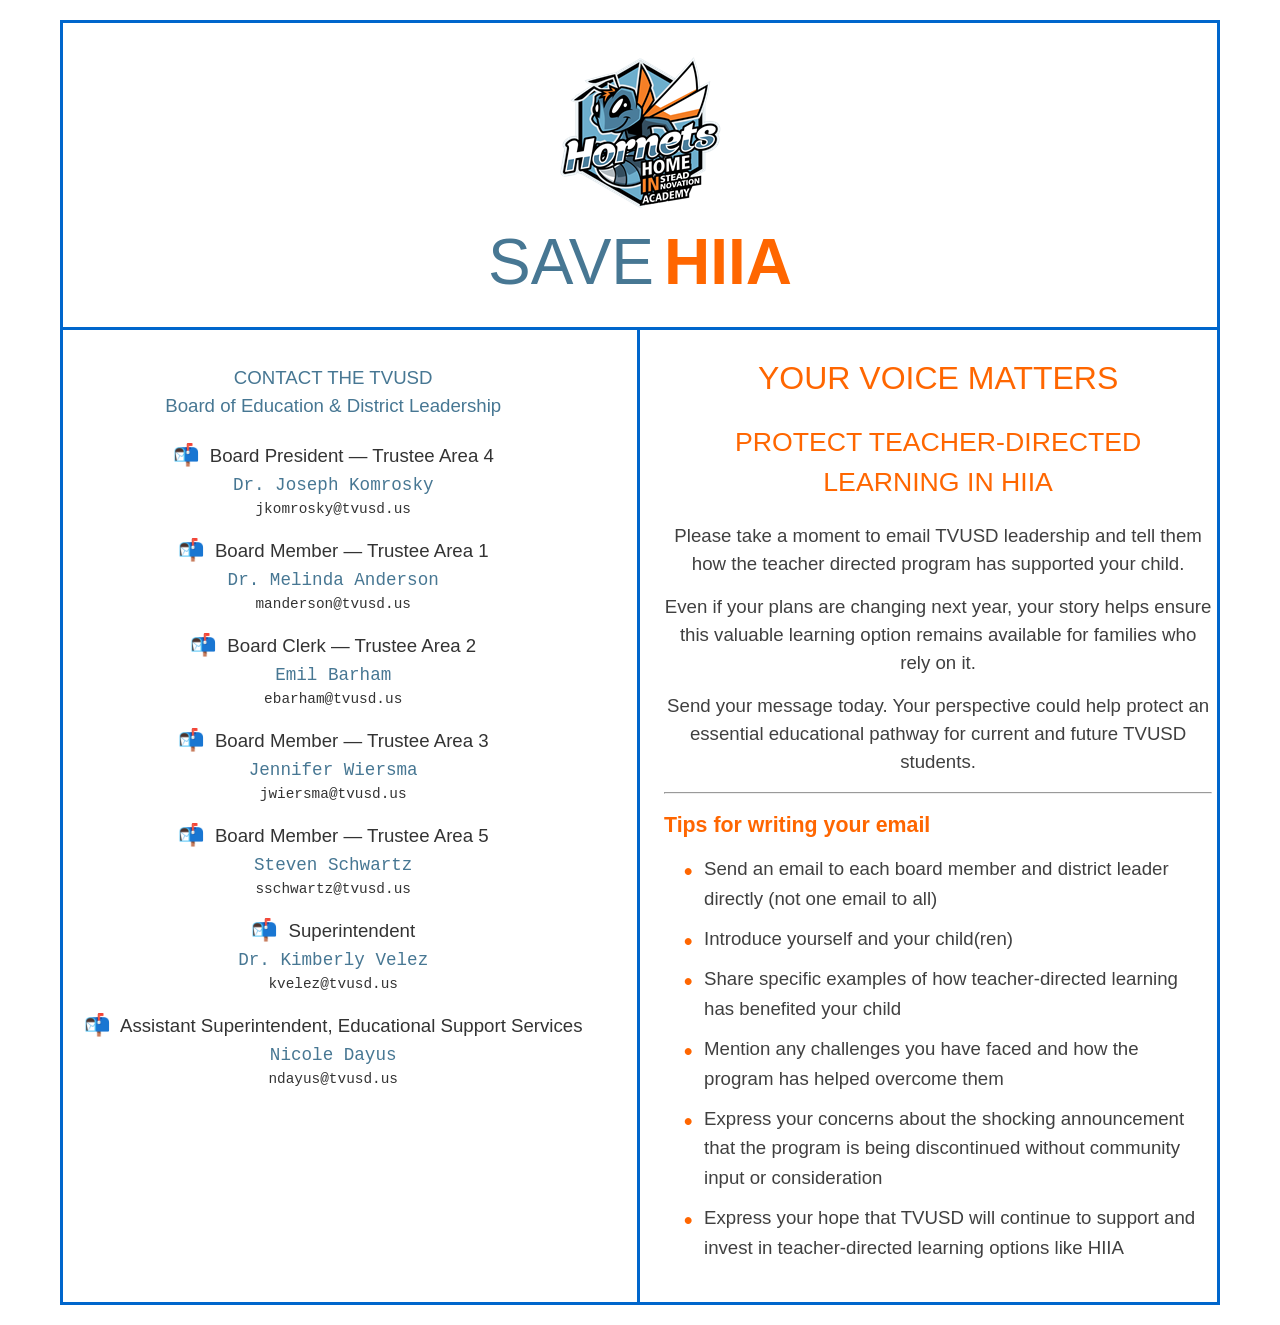
==== index.html @ 90e21de2 "Added some tips" ====
<!DOCTYPE html>
<html lang="en">
<head>
    <meta charset="UTF-8">
    <meta name="viewport" content="width=device-width, initial-scale=1.0">
    <title>Save HIIA</title>
    <meta name="description" content="Save HIIA: Protect teacher-directed learning and contact TVUSD leadership to keep this educational option available for families.">
    <link rel="canonical" href="https://savehiia.com/">
    <meta property="og:title" content="Save HIIA">
    <meta property="og:description" content="Protect teacher-directed learning in HIIA by sharing your story with TVUSD leadership.">
    <meta property="og:type" content="website">
    <meta property="og:url" content="https://savehiia.com/">
    <meta property="og:image" content="https://savehiia.com/assets/img/social-card.svg">
    <meta property="og:image:alt" content="Save HIIA teacher-directed learning social card">
    <meta property="og:site_name" content="Save HIIA">
    <meta name="twitter:card" content="summary_large_image">
    <meta name="twitter:title" content="Save HIIA">
    <meta name="twitter:description" content="Protect teacher-directed learning in HIIA by sharing your story with TVUSD leadership.">
    <meta name="twitter:image" content="https://savehiia.com/assets/img/social-card.svg">
    <link rel="icon" type="image/png" href="assets/img/logo.png">
    <link rel="stylesheet" href="assets/css/style.css">
</head>
<body>
    <div class="container">
        <div class="flyer">
            <!-- Header -->
            <div class="header">
                <div class="logo">
                    <img src="assets/img/logo.png" alt="Hornet's Home STEAM Independent Academy Logo">
                </div>
                <div class="title">
                    <span class="save">SAVE</span> <span class="hiia">HIIA</span>
                </div>
            </div>

            <!-- Content Wrapper -->
            <div class="content-wrapper">
                <!-- Left Column -->
                <div class="column left-column">
                    <div class="subtitle">
                        CONTACT THE TVUSD<br>
                        Board of Education &amp; District Leadership
                    </div>

                <div class="contact-section">
                    <div class="contact-item">
                        <div class="role"><span class="icon">📬</span> Board President — Trustee Area 4</div>
                        <div class="name">Dr. Joseph Komrosky</div>
                        <div class="email"><a href="mailto:jkomrosky@tvusd.us">jkomrosky@tvusd.us</a></div>
                    </div>

                    <div class="contact-item">
                        <div class="role"><span class="icon">📬</span> Board Member — Trustee Area 1</div>
                        <div class="name">Dr. Melinda Anderson</div>
                        <div class="email"><a href="mailto:manderson@tvusd.us">manderson@tvusd.us</a></div>
                    </div>

                    <div class="contact-item">
                        <div class="role"><span class="icon">📬</span> Board Clerk — Trustee Area 2</div>
                        <div class="name">Emil Barham</div>
                        <div class="email"><a href="mailto:ebarham@tvusd.us">ebarham@tvusd.us</a></div>
                    </div>

                    <div class="contact-item">
                        <div class="role"><span class="icon">📬</span> Board Member — Trustee Area 3</div>
                        <div class="name">Jennifer Wiersma</div>
                        <div class="email"><a href="mailto:jwiersma@tvusd.us">jwiersma@tvusd.us</a></div>
                    </div>

                    <div class="contact-item">
                        <div class="role"><span class="icon">📬</span> Board Member — Trustee Area 5</div>
                        <div class="name">Steven Schwartz</div>
                        <div class="email"><a href="mailto:sschwartz@tvusd.us">sschwartz@tvusd.us</a></div>
                    </div>

                    <div class="contact-item">
                        <div class="role"><span class="icon">📬</span> Superintendent</div>
                        <div class="name">Dr. Kimberly Velez</div>
                        <div class="email"><a href="mailto:kvelez@tvusd.us">kvelez@tvusd.us</a></div>
                    </div>

                    <div class="contact-item">
                        <div class="role"><span class="icon">📬</span> Assistant Superintendent, Educational Support Services</div>
                        <div class="name">Nicole Dayus</div>
                        <div class="email"><a href="mailto:ndayus@tvusd.us">ndayus@tvusd.us</a></div>
                    </div>
                </div>
            </div>

            <!-- Right Column -->
            <div class="column right-column">
                <div class="right-title">YOUR VOICE MATTERS</div>
                
                <div class="right-subtitle">PROTECT TEACHER&#8209;DIRECTED LEARNING IN HIIA</div>

                <div class="message">
                    Please take a moment to email TVUSD leadership and tell them how the teacher directed program has supported your child.
                </div>

                <div class="message">
                    Even if your plans are changing next year, your story helps ensure this valuable learning option remains available for families who rely on it.
                </div>

                <div class="message">
                    Send your message today. Your perspective could help protect an essential educational pathway for current and future TVUSD students.
                </div>

                <hr/>

                <div class="tips">
                    <h3>Tips for writing your email</h3>
                    <ul>
                        <li>Send an email to each board member and district leader directly (not one email to all)</li>    
                        <li>Introduce yourself and your child(ren)</li>
                        <li>Share specific examples of how teacher-directed learning has benefited your child</li>
                        <li>Mention any challenges you have faced and how the program has helped overcome them</li>
                        <li>Express your concerns about the shocking announcement that the program is being discontinued without community input or consideration</li>
                        <li>Express your hope that TVUSD will continue to support and invest in teacher-directed learning options like HIIA</li>
                    </ul>
                </div>
            </div>
            </div>
        </div>
    </div>
    <script src="assets/js/main.js"></script>
</body>
</html>
---- assets/css/style.css ----
/* Global layout and typography */
:root {
    --brand-blue: #477793;
    --accent-orange: #ff6600;
    --border-blue: #0066cc;
    --text-color: #404040;
    --bg-color: #ffffff;
}

* {
    margin: 0;
    padding: 0;
    box-sizing: border-box;
}

body {
    font-family: Impact, "Arial Narrow Bold", Arial, sans-serif;
    color: var(--text-color);
    line-height: 1.5;
    background-color: var(--bg-color);
    min-height: 100vh;
}

.container {
    max-width: 1200px;
    margin: 0 auto;
    padding: 20px;
}

/* Flyer shell */
.flyer {
    border: 3px solid var(--border-blue);
    background: var(--bg-color);
    display: flex;
    flex-direction: column;
}

.header {
    text-align: center;
    padding: 30px 20px;
    border-bottom: 3px solid var(--border-blue);
}

.content-wrapper {
    display: grid;
    grid-template-columns: 1fr 1fr;
}

.column {
    padding: 0.25in;
    border-right: 3px solid var(--border-blue);
}

.column:last-child {
    border-right: none;
}

/* Left column */
.left-column {
    padding-right: 0.4in;
    padding-left: 0.05in;
}

.logo {
    position: relative;
    margin-bottom: 15px;
}

.logo img {
    width: 163px;
    height: 159px;
    margin: 0 auto;
    display: block;
}

.title {
    font-size: 48pt;
    line-height: 1.1;
    text-transform: uppercase;
    display: flex;
    justify-content: center;
    gap: 10px;
}

.title .save {
    color: var(--brand-blue);
}

.title .hiia {
    color: var(--accent-orange);
    font-weight: bold;
}

.subtitle {
    color: var(--brand-blue);
    font-size: 14pt;
    text-align: center;
    margin-top: 10px;
    clear: both;
}

.contact-section {
    margin-top: 20px;
}

.contact-item {
    text-align: center;
    margin-bottom: 15px;
}

.icon {
    font-size: 16pt;
    margin-right: 5px;
}

.role {
    color: #333333;
    font-size: 14pt;
}

.name {
    color: var(--brand-blue);
    font-size: 1.1em;
    font-family: Consolas, "Courier New", monospace;
}

.email {
    color: #333333;
    font-size: .9em;
    font-family: Consolas, "Courier New", monospace;
}

.email a {
    color: #333333;
    text-decoration: none;
}

.email a:hover {
    color: var(--border-blue);
    text-decoration: underline;
}

/* Right column */
.right-column {
    padding-left: 0.25in;
    padding-right: 0.05in;
}

.right-title {
    font-size: 24pt;
    color: var(--accent-orange);
    text-align: center;
    margin-bottom: 20px;
    font-family: Impact, sans-serif;
}

.right-subtitle {
    font-size: 20pt;
    color: var(--accent-orange);
    text-align: center;
    margin-bottom: 20px;
    font-family: Impact, sans-serif;
}

.message {
    font-family: Arial, sans-serif;
    font-size: 14pt;
    text-align: center;
    margin-bottom: 15px;
}

hr {
    margin-top: 1em;
    margin-bottom: 1em;
}

.tips {    
    font-family: Arial, sans-serif;
    font-size: 14pt;
    margin-bottom: 15px;
}

.tips h3 {
    color: var(--accent-orange);
    font-size: 16pt;
    margin-bottom: 12px;
    font-family: Impact, "Arial Narrow Bold", Arial, sans-serif;
}

.tips ul {
    list-style: none;
    padding-left: 20px;
    margin: 0;
}

.tips li {
    margin-bottom: 10px;
    padding-left: 20px;
    position: relative;
    line-height: 1.6;
}

.tips li::before {
    content: "•";
    color: var(--accent-orange);
    font-size: 18pt;
    font-weight: bold;
    position: absolute;
    left: 0;
    top: -2px;
}

.website {
    color: var(--accent-orange);
    font-size: 14pt;
    text-align: center;
    margin-top: 60px;
    font-weight: bold;
    letter-spacing: 1px;
}

/* Responsive adjustments */
@media (max-width: 768px) {
    .content-wrapper {
        grid-template-columns: 1fr;
    }

    .column {
        border-right: none;
        border-bottom: 3px solid var(--border-blue);
    }

    .column:last-child {
        border-bottom: none;
    }

    .title {
        font-size: 36pt;
    }

    .logo img {
        width: 130px;
        height: 127px;
    }

    .right-title {
        font-size: 20pt;
    }

    .right-subtitle {
        font-size: 18pt;
    }

    .message {
        font-size: 12pt;
    }
}
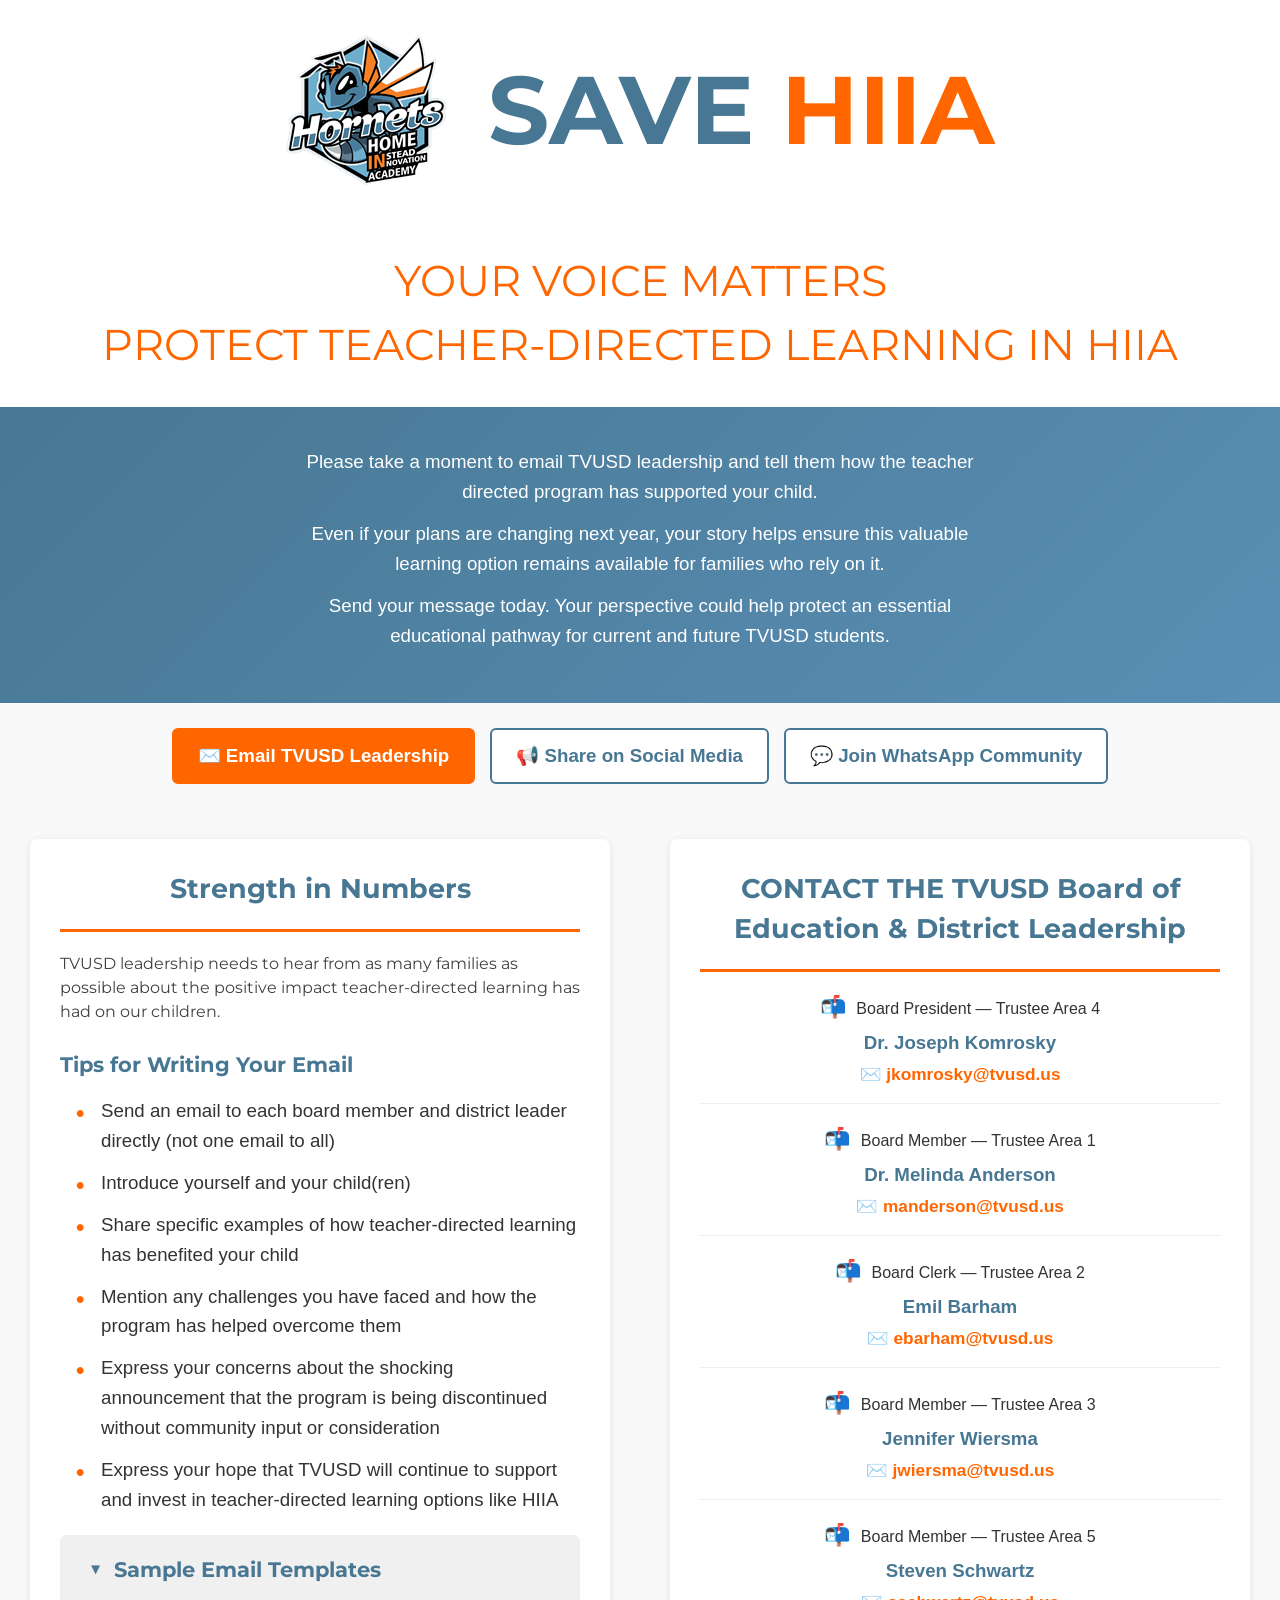
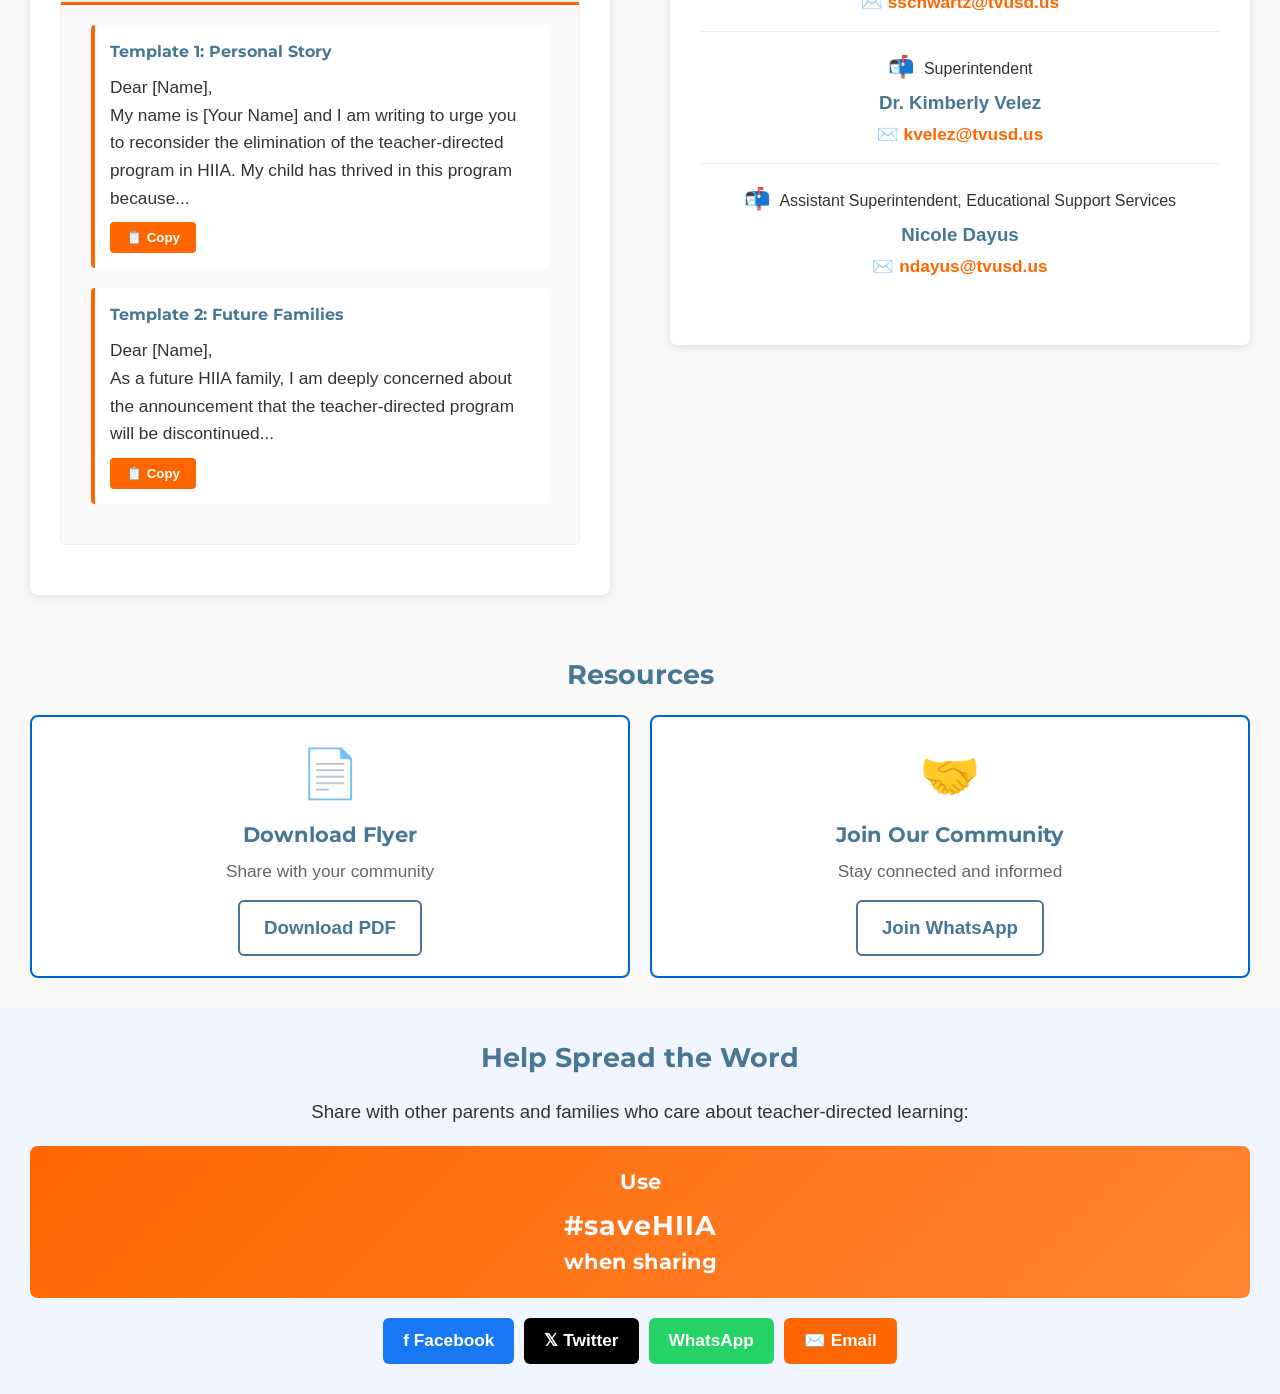
==== commit 0fccb5ed: "Changed layout into sections, Added social media sharing buttons, moar cleanup. Placeholder for emai" ====
--- a/index.html
+++ b/index.html
@@ -1,13 +1,16 @@
 <!DOCTYPE html>
 <html lang="en">
+
 <head>
     <meta charset="UTF-8">
     <meta name="viewport" content="width=device-width, initial-scale=1.0">
     <title>Save HIIA</title>
-    <meta name="description" content="Save HIIA: Protect teacher-directed learning and contact TVUSD leadership to keep this educational option available for families.">
+    <meta name="description"
+        content="Save HIIA: Protect teacher-directed learning and contact TVUSD leadership to keep this educational option available for families.">
     <link rel="canonical" href="https://savehiia.com/">
     <meta property="og:title" content="Save HIIA">
-    <meta property="og:description" content="Protect teacher-directed learning in HIIA by sharing your story with TVUSD leadership.">
+    <meta property="og:description"
+        content="Protect teacher-directed learning in HIIA by sharing your story with TVUSD leadership.">
     <meta property="og:type" content="website">
     <meta property="og:url" content="https://savehiia.com/">
     <meta property="og:image" content="https://savehiia.com/assets/img/social-card.svg">
@@ -15,11 +18,16 @@
     <meta property="og:site_name" content="Save HIIA">
     <meta name="twitter:card" content="summary_large_image">
     <meta name="twitter:title" content="Save HIIA">
-    <meta name="twitter:description" content="Protect teacher-directed learning in HIIA by sharing your story with TVUSD leadership.">
+    <meta name="twitter:description"
+        content="Protect teacher-directed learning in HIIA by sharing your story with TVUSD leadership.">
     <meta name="twitter:image" content="https://savehiia.com/assets/img/social-card.svg">
     <link rel="icon" type="image/png" href="assets/img/logo.png">
+    <link rel="preconnect" href="https://fonts.googleapis.com">
+    <link rel="preconnect" href="https://fonts.gstatic.com" crossorigin>
+    <link href="https://fonts.googleapis.com/css2?family=Montserrat:wght@700&display=swap" rel="stylesheet">
     <link rel="stylesheet" href="assets/css/style.css">
 </head>
+
 <body>
     <div class="container">
         <div class="flyer">
@@ -29,99 +37,203 @@
                     <img src="assets/img/logo.png" alt="Hornet's Home STEAM Independent Academy Logo">
                 </div>
                 <div class="title">
-                    <span class="save">SAVE</span> <span class="hiia">HIIA</span>
-                </div>
-            </div>
-
-            <!-- Content Wrapper -->
-            <div class="content-wrapper">
-                <!-- Left Column -->
-                <div class="column left-column">
-                    <div class="subtitle">
-                        CONTACT THE TVUSD<br>
-                        Board of Education &amp; District Leadership
-                    </div>
-
-                <div class="contact-section">
-                    <div class="contact-item">
-                        <div class="role"><span class="icon">📬</span> Board President — Trustee Area 4</div>
-                        <div class="name">Dr. Joseph Komrosky</div>
-                        <div class="email"><a href="mailto:jkomrosky@tvusd.us">jkomrosky@tvusd.us</a></div>
-                    </div>
-
-                    <div class="contact-item">
-                        <div class="role"><span class="icon">📬</span> Board Member — Trustee Area 1</div>
-                        <div class="name">Dr. Melinda Anderson</div>
-                        <div class="email"><a href="mailto:manderson@tvusd.us">manderson@tvusd.us</a></div>
-                    </div>
-
-                    <div class="contact-item">
-                        <div class="role"><span class="icon">📬</span> Board Clerk — Trustee Area 2</div>
-                        <div class="name">Emil Barham</div>
-                        <div class="email"><a href="mailto:ebarham@tvusd.us">ebarham@tvusd.us</a></div>
-                    </div>
-
-                    <div class="contact-item">
-                        <div class="role"><span class="icon">📬</span> Board Member — Trustee Area 3</div>
-                        <div class="name">Jennifer Wiersma</div>
-                        <div class="email"><a href="mailto:jwiersma@tvusd.us">jwiersma@tvusd.us</a></div>
-                    </div>
-
-                    <div class="contact-item">
-                        <div class="role"><span class="icon">📬</span> Board Member — Trustee Area 5</div>
-                        <div class="name">Steven Schwartz</div>
-                        <div class="email"><a href="mailto:sschwartz@tvusd.us">sschwartz@tvusd.us</a></div>
-                    </div>
-
-                    <div class="contact-item">
-                        <div class="role"><span class="icon">📬</span> Superintendent</div>
-                        <div class="name">Dr. Kimberly Velez</div>
-                        <div class="email"><a href="mailto:kvelez@tvusd.us">kvelez@tvusd.us</a></div>
-                    </div>
-
-                    <div class="contact-item">
-                        <div class="role"><span class="icon">📬</span> Assistant Superintendent, Educational Support Services</div>
-                        <div class="name">Nicole Dayus</div>
-                        <div class="email"><a href="mailto:ndayus@tvusd.us">ndayus@tvusd.us</a></div>
-                    </div>
-                </div>
-            </div>
-
-            <!-- Right Column -->
-            <div class="column right-column">
-                <div class="right-title">YOUR VOICE MATTERS</div>
-                
-                <div class="right-subtitle">PROTECT TEACHER&#8209;DIRECTED LEARNING IN HIIA</div>
-
-                <div class="message">
-                    Please take a moment to email TVUSD leadership and tell them how the teacher directed program has supported your child.
-                </div>
-
-                <div class="message">
-                    Even if your plans are changing next year, your story helps ensure this valuable learning option remains available for families who rely on it.
-                </div>
-
-                <div class="message">
-                    Send your message today. Your perspective could help protect an essential educational pathway for current and future TVUSD students.
-                </div>
-
-                <hr/>
-
-                <div class="tips">
-                    <h3>Tips for writing your email</h3>
-                    <ul>
-                        <li>Send an email to each board member and district leader directly (not one email to all)</li>    
-                        <li>Introduce yourself and your child(ren)</li>
-                        <li>Share specific examples of how teacher-directed learning has benefited your child</li>
-                        <li>Mention any challenges you have faced and how the program has helped overcome them</li>
-                        <li>Express your concerns about the shocking announcement that the program is being discontinued without community input or consideration</li>
-                        <li>Express your hope that TVUSD will continue to support and invest in teacher-directed learning options like HIIA</li>
-                    </ul>
-                </div>
-            </div>
+                    <span class="title-save">SAVE </span><span class="title-hiia">HIIA</span>
+                </div>
+            </div>
+
+            <!-- Protect Teacher-Directed Learning Title -->
+            <div class="voice-matters-title">
+                YOUR VOICE MATTERS
+                <br />
+                PROTECT TEACHER-DIRECTED LEARNING IN HIIA
+            </div>
+
+            <!-- Your Voice Matters Section -->
+            <div class="hero">
+
+                <div class="hero-message">
+                    <p>Please take a moment to email TVUSD leadership and tell them how the teacher directed program has
+                        supported your child.</p>
+                    <p>Even if your plans are changing next year, your story helps ensure this valuable learning option
+                        remains available for families who rely on it.</p>
+                    <p>Send your message today. Your perspective could help protect an essential educational pathway for
+                        current and future TVUSD students.</p>
+                </div>
+            </div>
+
+            <!-- Action Buttons -->
+            <div class="action-buttons">
+                <a href="#contact" class="btn btn-primary">✉️ Email TVUSD Leadership</a>
+                <a href="#" class="btn btn-secondary" onclick="openShareMenu(event)">📢 Share on Social Media</a>
+                <a href="#" class="btn btn-secondary" onclick="openWhatsApp(event)">💬 Join WhatsApp Community</a>
+            </div>
+
+            <!-- Main Content Section -->
+            <div class="content-section">
+
+
+                <!-- Two Column Section -->
+                <div class="two-column-section">
+                    <!-- Left Column: Tips & Templates -->
+                    <div class="column-left">
+                        <div class="section section-column">
+                            <h2>Strength in Numbers</h2>
+                            <p>TVUSD leadership needs to hear from as many
+                                families as possible about the positive impact teacher-directed learning has had on our
+                                children.</p>
+                            <!-- Tips -->
+                            <div class="tips-section">
+                                <h4>Tips for Writing Your Email</h4>
+                                <ul class="tips-list">
+                                    <li>Send an email to each board member and district leader directly (not one
+                                        email to all)</li>
+                                    <li>Introduce yourself and your child(ren)</li>
+                                    <li>Share specific examples of how teacher-directed learning has benefited your
+                                        child</li>
+                                    <li>Mention any challenges you have faced and how the program has helped
+                                        overcome them</li>
+                                    <li>Express your concerns about the shocking announcement that the program is
+                                        being discontinued without community input or consideration</li>
+                                    <li>Express your hope that TVUSD will continue to support and invest in
+                                        teacher-directed learning options like HIIA</li>
+                                </ul>
+                            </div>
+
+                            <!-- Email Templates (Collapsible) -->
+                            <div class="collapsible-section">
+                                <button class="collapsible-header" onclick="toggleSection(this)">
+                                    <span class="toggle-icon">▶</span> Sample Email Templates
+                                </button>
+                                <div class="collapsible-content">
+                                    <div class="template">
+                                        <h4>Template 1: Personal Story</h4>
+                                        <div class="template-text">
+                                            <p>Dear [Name],</p>
+                                            <p>My name is [Your Name] and I am writing to urge you to reconsider the
+                                                elimination of the teacher-directed program in HIIA. My child has
+                                                thrived in this program because...</p>
+                                            <p><button class="copy-btn" onclick="copyTemplate(this)">📋 Copy</button>
+                                            </p>
+                                        </div>
+                                    </div>
+                                    <div class="template">
+                                        <h4>Template 2: Future Families</h4>
+                                        <div class="template-text">
+                                            <p>Dear [Name],</p>
+                                            <p>As a future HIIA family, I am deeply concerned about the announcement
+                                                that the teacher-directed program will be discontinued...</p>
+                                            <p><button class="copy-btn" onclick="copyTemplate(this)">📋 Copy</button>
+                                            </p>
+                                        </div>
+                                    </div>
+                                </div>
+                            </div>
+                        </div>
+                    </div>
+
+                    <!-- Right Column: Contacts -->
+                    <div class="column-right">
+                        <div id="contact" class="section section-column">
+                            <h2>CONTACT THE TVUSD Board of Education &amp; District Leadership</h2>
+                            <div class="contact-section">
+                                <div class="contact-item">
+                                    <div class="role"><span class="icon">📬</span> Board President — Trustee Area 4
+                                    </div>
+                                    <div class="name">Dr. Joseph Komrosky</div>
+                                    <div class="email"><a href="mailto:jkomrosky@tvusd.us"
+                                            title="Click to compose email">✉️ jkomrosky@tvusd.us</a></div>
+                                </div>
+
+                                <div class="contact-item">
+                                    <div class="role"><span class="icon">📬</span> Board Member — Trustee Area 1</div>
+                                    <div class="name">Dr. Melinda Anderson</div>
+                                    <div class="email"><a href="mailto:manderson@tvusd.us"
+                                            title="Click to compose email">✉️ manderson@tvusd.us</a></div>
+                                </div>
+
+                                <div class="contact-item">
+                                    <div class="role"><span class="icon">📬</span> Board Clerk — Trustee Area 2</div>
+                                    <div class="name">Emil Barham</div>
+                                    <div class="email"><a href="mailto:ebarham@tvusd.us"
+                                            title="Click to compose email">✉️ ebarham@tvusd.us</a></div>
+                                </div>
+
+                                <div class="contact-item">
+                                    <div class="role"><span class="icon">📬</span> Board Member — Trustee Area 3</div>
+                                    <div class="name">Jennifer Wiersma</div>
+                                    <div class="email"><a href="mailto:jwiersma@tvusd.us"
+                                            title="Click to compose email">✉️ jwiersma@tvusd.us</a></div>
+                                </div>
+
+                                <div class="contact-item">
+                                    <div class="role"><span class="icon">📬</span> Board Member — Trustee Area 5</div>
+                                    <div class="name">Steven Schwartz</div>
+                                    <div class="email"><a href="mailto:sschwartz@tvusd.us"
+                                            title="Click to compose email">✉️ sschwartz@tvusd.us</a></div>
+                                </div>
+
+                                <div class="contact-item">
+                                    <div class="role"><span class="icon">📬</span> Superintendent</div>
+                                    <div class="name">Dr. Kimberly Velez</div>
+                                    <div class="email"><a href="mailto:kvelez@tvusd.us"
+                                            title="Click to compose email">✉️ kvelez@tvusd.us</a></div>
+                                </div>
+
+                                <div class="contact-item">
+                                    <div class="role"><span class="icon">📬</span> Assistant Superintendent, Educational
+                                        Support Services</div>
+                                    <div class="name">Nicole Dayus</div>
+                                    <div class="email"><a href="mailto:ndayus@tvusd.us"
+                                            title="Click to compose email">✉️ ndayus@tvusd.us</a></div>
+                                </div>
+                            </div>
+                        </div>
+                    </div>
+                </div>
+
+                <!-- Resources Section -->
+                <div class="section resources-section">
+                    <h2>Resources</h2>
+                    <div class="resources-grid">
+                        <div class="resource-item">
+                            <div class="resource-icon">📄</div>
+                            <h3>Download Flyer</h3>
+                            <p>Share with your community</p>
+                            <a href="assets/downloads/Save-HIIA.pdf" class="btn btn-secondary" download>Download PDF</a>
+                        </div>
+                        <div class="resource-item">
+                            <div class="resource-icon">🤝</div>
+                            <h3>Join Our Community</h3>
+                            <p>Stay connected and informed</p>
+                            <a href="#" class="btn btn-secondary" onclick="openWhatsApp(event)">Join WhatsApp</a>
+                        </div>
+                    </div>
+                </div>
+
+                <!-- Social Sharing -->
+                <div class="section social-section">
+                    <h2>Help Spread the Word</h2>
+                    <p>Share with other parents and families who care about teacher-directed learning:</p>
+
+                    <div class="hashtag-banner">
+                        Use <span class="hashtag">#saveHIIA</span> when sharing
+                    </div>
+
+                    <div class="social-buttons">
+                        <a href="https://www.facebook.com/sharer/sharer.php?u=https://savehiia.com&quote=Save%20HIIA!%20Protect%20teacher-directed%20learning.%20%23saveHIIA"
+                            target="_blank" rel="noopener noreferrer" class="social-btn facebook">f Facebook</a>
+                        <a href="https://twitter.com/intent/tweet?url=https://savehiia.com&text=Save%20HIIA!%20Protect%20teacher-directed%20learning.%20%23saveHIIA"
+                            target="_blank" rel="noopener noreferrer" class="social-btn twitter">𝕏 Twitter</a>
+                        <a href="https://api.whatsapp.com/send?text=Save%20HIIA!%20Protect%20teacher-directed%20learning%20in%20Temecula.%20%23saveHIIA%20https://savehiia.com"
+                            target="_blank" rel="noopener noreferrer" class="social-btn whatsapp">WhatsApp</a>
+                        <a href="mailto:?subject=Save%20HIIA&body=Please%20help%20protect%20teacher-directed%20learning%20in%20HIIA.%20%23saveHIIA%20https://savehiia.com"
+                            class="social-btn email">✉️ Email</a>
+                    </div>
+                </div>
             </div>
         </div>
     </div>
     <script src="assets/js/main.js"></script>
 </body>
-</html>
+
+</html>
--- a/assets/css/style.css
+++ b/assets/css/style.css
@@ -14,7 +14,7 @@
 }
 
 body {
-    font-family: Impact, "Arial Narrow Bold", Arial, sans-serif;
+    font-family: Montserrat, Arial, sans-serif;
     color: var(--text-color);
     line-height: 1.5;
     background-color: var(--bg-color);
@@ -22,90 +22,354 @@
 }
 
 .container {
-    max-width: 1200px;
+    width: 100%;
     margin: 0 auto;
-    padding: 20px;
+    padding: 0;
 }
 
 /* Flyer shell */
 .flyer {
-    border: 3px solid var(--border-blue);
     background: var(--bg-color);
     display: flex;
     flex-direction: column;
 }
 
 .header {
-    text-align: center;
+    display: flex;
+    align-items: center;
+    justify-content: center;
+    gap: 40px;
     padding: 30px 20px;
-    border-bottom: 3px solid var(--border-blue);
-}
-
-.content-wrapper {
-    display: grid;
-    grid-template-columns: 1fr 1fr;
-}
-
-.column {
-    padding: 0.25in;
-    border-right: 3px solid var(--border-blue);
-}
-
-.column:last-child {
-    border-right: none;
-}
-
-/* Left column */
-.left-column {
-    padding-right: 0.4in;
-    padding-left: 0.05in;
 }
 
 .logo {
     position: relative;
-    margin-bottom: 15px;
+    margin-bottom: 0;
 }
 
 .logo img {
     width: 163px;
     height: 159px;
+    margin: 0;
+    display: block;
+}
+
+.title {
+    font-size: 6rem;
+    line-height: 1;
+    text-transform: uppercase;
+    display: block;
+    font-weight: bold;
+    font-family: Montserrat, Arial, sans-serif;
+}
+
+.title-save {
+    color: var(--brand-blue);
+}
+
+.title-hiia {
+    color: var(--accent-orange);
+}
+
+/* Your Voice Matters Title */
+.voice-matters-title {
+    font-size: 2.67rem;
+    color: var(--accent-orange);
+    text-align: center;
+    padding: 30px 20px;
+    background: white;
+    font-family: Montserrat, Arial, sans-serif;
+}
+
+/* Hero Section */
+.hero {
+    background: linear-gradient(135deg, var(--brand-blue) 0%, #5a8fb5 100%);
+    color: white;
+    padding: 40px 30px;
+    text-align: center;
+}
+
+.hero-subtitle {
+    font-size: 1.67rem;
+    color: white;
+    margin-bottom: 15px;
+    font-family: Montserrat, Arial, sans-serif;
+}
+
+.hero-message {
+    font-family: Arial, sans-serif;
+    font-size: 1.17rem;
+    line-height: 1.6;
+    max-width: 700px;
     margin: 0 auto;
+}
+
+.hero-message p {
+    margin-bottom: 12px;
+}
+
+/* Action Buttons */
+.action-buttons {
+    display: flex;
+    gap: 15px;
+    padding: 25px 30px;
+    justify-content: center;
+    flex-wrap: wrap;
+    background: #f9f9f9;
+}
+
+.btn {
+    padding: 12px 24px;
+    border: 2px solid;
+    border-radius: 6px;
+    text-decoration: none;
+    font-family: Arial, sans-serif;
+    font-size: 1.17rem;
+    font-weight: bold;
+    cursor: pointer;
+    transition: all 0.3s ease;
+    display: inline-block;
+}
+
+.btn-primary {
+    background-color: var(--accent-orange);
+    color: white;
+    border-color: var(--accent-orange);
+}
+
+.btn-primary:hover {
+    background-color: #ff8533;
+    border-color: #ff8533;
+    transform: translateY(-2px);
+    box-shadow: 0 4px 8px rgba(0, 0, 0, 0.2);
+}
+
+.btn-secondary {
+    background-color: white;
+    color: var(--brand-blue);
+    border-color: var(--brand-blue);
+}
+
+.btn-secondary:hover {
+    background-color: var(--brand-blue);
+    color: white;
+    transform: translateY(-2px);
+    box-shadow: 0 4px 8px rgba(0, 0, 0, 0.2);
+}
+
+/* Content Sections */
+.content-section {
+    padding: 0;
+}
+
+/* Two Column Section */
+.two-column-section {
+    display: grid;
+    grid-template-columns: 1fr 1fr;
+    gap: 0;
+}
+
+.column-left, .column-right {
+    padding: 30px;
+    background: #f9f9f9;
+}
+
+.section-column {
+    padding: 0 !important;
+}
+
+.section {
+    padding: 30px;
+}
+
+.section > p:first-child {
+    font-size: 1.25rem;
+    color: var(--brand-blue);
+    font-weight: 600;
+    margin-bottom: 25px;
+    line-height: 1.6;
+    font-family: Montserrat, Arial, sans-serif;
+}
+
+.section h2 {
+    color: var(--brand-blue);
+    font-size: 1.67rem;
+    margin-bottom: 20px;
+    text-align: center;
+    font-family: Montserrat, Arial, sans-serif;
+}
+
+.section-content {
+    font-family: Arial, sans-serif;
+    font-size: 1.17rem;
+    text-align: center;
+    line-height: 1.6;
+}
+
+.section-content p {
+    margin-bottom: 12px;
+}
+
+.collapsible-section {
+    margin-bottom: 20px;
+    border-radius: 6px;
+    overflow: hidden;
+    border: 1px solid #eee;
+}
+
+.collapsible-header {
+    width: 100%;
+    padding: 20px 30px;
+    background-color: #f0f0f0;
+    border: none;
+    text-align: left;
+    cursor: pointer;
+    font-size: 1.33rem;
+    font-weight: bold;
+    color: var(--brand-blue);
+    font-family: Montserrat, Arial, sans-serif;
+    transition: background-color 0.3s ease;
+    display: flex;
+    align-items: center;
+    gap: 10px;
+    border-bottom: 3px solid var(--accent-orange);
+}
+
+.collapsible-header:hover {
+    background-color: #e0e0e0;
+}
+
+.toggle-icon {
+    display: inline-block;
+    transition: transform 0.3s ease;
+}
+
+.collapsible-header.active .toggle-icon {
+    transform: rotate(90deg);
+}
+
+.collapsible-content {
+    display: none;
+    padding: 20px 30px;
+    background-color: #fafafa;
+}
+
+.collapsible-content.active {
     display: block;
 }
 
-.title {
-    font-size: 48pt;
-    line-height: 1.1;
-    text-transform: uppercase;
-    display: flex;
-    justify-content: center;
-    gap: 10px;
-}
-
-.title .save {
-    color: var(--brand-blue);
-}
-
-.title .hiia {
+
+
+/* Template Styling */
+.template {
+    margin-bottom: 20px;
+    padding: 15px;
+    background-color: white;
+    border-left: 4px solid var(--accent-orange);
+    border-radius: 4px;
+}
+
+.template h4 {
+    color: var(--brand-blue);
+    margin-bottom: 10px;
+    font-family: Montserrat, Arial, sans-serif;
+}
+
+.template-text {
+    font-family: Arial, sans-serif;
+    font-size: 1.08rem;
+    line-height: 1.6;
+    color: #333;
+}
+
+.copy-btn {
+    margin-top: 10px;
+    padding: 8px 16px;
+    background-color: var(--accent-orange);
+    color: white;
+    border: none;
+    border-radius: 4px;
+    cursor: pointer;
+    font-weight: bold;
+}
+
+.copy-btn:hover {
+    background-color: #ff8533;
+}
+
+/* Tips Section Styling */
+.tips-section {
+    margin-bottom: 20px;
+}
+
+.tips-section h4 {
+    color: var(--brand-blue);
+    font-size: 1.33rem;
+    font-weight: bold;
+    font-family: Montserrat, Arial, sans-serif;
+    margin-top: 15px;
+    margin-bottom: 15px;
+    padding-top: 10px;
+}
+
+/* Tips List */
+.tips-list {
+    list-style: none;
+    list-style-position: inside;
+    margin: 0;
+    margin-left: 1em;
+}
+
+.tips-list li {
+    margin-bottom: 12px;
+    line-height: 1.6;
+    font-size: 1.08rem;
+    margin-bottom: 12px;
+    padding-left: 25px;
+    position: relative;
+    font-family: Arial, sans-serif;
+    font-size: 1.17rem;
+    line-height: 1.6;
+    color: #333;
+}
+
+.tips-list li::before {
+    content: "•";
     color: var(--accent-orange);
-    font-weight: bold;
-}
-
-.subtitle {
-    color: var(--brand-blue);
-    font-size: 14pt;
-    text-align: center;
-    margin-top: 10px;
-    clear: both;
+    font-size: 1.5rem;
+    font-weight: bold;
+    position: absolute;
+    left: 0;
+    top: -2px;
+}
+
+/* Contact Section */
+.section-column {
+    padding: 30px !important;
+    background: white;
+    border-radius: 8px;
+    box-shadow: 0 2px 8px rgba(0, 0, 0, 0.1);
+}
+
+.section-column h2 {
+    padding-bottom: 20px;
+    margin-bottom: 20px;
+    border-bottom: 3px solid var(--accent-orange);
 }
 
 .contact-section {
-    margin-top: 20px;
+    margin-top: 0;
 }
 
 .contact-item {
     text-align: center;
-    margin-bottom: 15px;
+    margin-bottom: 20px;
+    padding-bottom: 15px;
+    border-bottom: 1px solid #eee;
+}
+
+.contact-item:last-child {
+    border-bottom: none;
 }
 
 .icon {
@@ -115,127 +379,163 @@
 
 .role {
     color: #333333;
-    font-size: 14pt;
+    font-size: 1rem;
+    font-family: Arial, sans-serif;
 }
 
 .name {
     color: var(--brand-blue);
-    font-size: 1.1em;
-    font-family: Consolas, "Courier New", monospace;
+    font-size: 1.17rem;
+    font-weight: bold;
+    font-family: Arial, sans-serif;
+    margin: 5px 0;
 }
 
 .email {
     color: #333333;
-    font-size: .9em;
-    font-family: Consolas, "Courier New", monospace;
+    font-size: 1.08rem;
+    font-family: Arial, sans-serif;
 }
 
 .email a {
-    color: #333333;
+    color: var(--accent-orange);
     text-decoration: none;
+    font-weight: bold;
 }
 
 .email a:hover {
-    color: var(--border-blue);
     text-decoration: underline;
 }
 
-/* Right column */
-.right-column {
-    padding-left: 0.25in;
-    padding-right: 0.05in;
-}
-
-.right-title {
-    font-size: 24pt;
-    color: var(--accent-orange);
+/* Resources Section */
+.resources-section {
+    background-color: #f9f9f9;
+}
+
+.resources-grid {
+    display: grid;
+    grid-template-columns: 1fr 1fr;
+    gap: 20px;
+    margin-top: 20px;
+}
+
+.resource-item {
+    background: white;
+    padding: 20px;
+    text-align: center;
+    border: 2px solid var(--border-blue);
+    border-radius: 8px;
+    transition: transform 0.3s ease;
+}
+
+.resource-item:hover {
+    transform: translateY(-5px);
+}
+
+.resource-icon {
+    font-size: 36pt;
+    margin-bottom: 10px;
+}
+
+.resource-item h3 {
+    color: var(--brand-blue);
+    font-size: 1.33rem;
+    margin-bottom: 8px;
+    font-family: Montserrat, Arial, sans-serif;
+}
+
+.resource-item p {
+    color: #666;
+    font-family: Arial, sans-serif;
+    font-size: 1.08rem;
+    margin-bottom: 15px;
+}
+
+/* Social Section */
+.social-section {
+    background-color: #f0f5ff;
+}
+
+.social-section p {
+    font-family: Arial, sans-serif;
+    font-size: 14pt;
     text-align: center;
     margin-bottom: 20px;
-    font-family: Impact, sans-serif;
-}
-
-.right-subtitle {
-    font-size: 20pt;
-    color: var(--accent-orange);
-    text-align: center;
-    margin-bottom: 20px;
-    font-family: Impact, sans-serif;
-}
-
-.message {
-    font-family: Arial, sans-serif;
-    font-size: 14pt;
-    text-align: center;
-    margin-bottom: 15px;
-}
-
-hr {
-    margin-top: 1em;
-    margin-bottom: 1em;
-}
-
-.tips {    
-    font-family: Arial, sans-serif;
-    font-size: 14pt;
-    margin-bottom: 15px;
-}
-
-.tips h3 {
-    color: var(--accent-orange);
-    font-size: 16pt;
-    margin-bottom: 12px;
-    font-family: Impact, "Arial Narrow Bold", Arial, sans-serif;
-}
-
-.tips ul {
-    list-style: none;
-    padding-left: 20px;
-    margin: 0;
-}
-
-.tips li {
-    margin-bottom: 10px;
-    padding-left: 20px;
-    position: relative;
-    line-height: 1.6;
-}
-
-.tips li::before {
-    content: "•";
-    color: var(--accent-orange);
-    font-size: 18pt;
-    font-weight: bold;
-    position: absolute;
-    left: 0;
-    top: -2px;
-}
-
-.website {
-    color: var(--accent-orange);
-    font-size: 14pt;
-    text-align: center;
-    margin-top: 60px;
-    font-weight: bold;
+    color: #333;
+}
+
+.social-buttons {
+    display: flex;
+    gap: 10px;
+    justify-content: center;
+    flex-wrap: wrap;
+}
+
+.social-btn {
+    padding: 10px 20px;
+    border-radius: 6px;
+    text-decoration: none;
+    font-weight: bold;
+    font-size: 1.08rem;
+    font-family: Arial, sans-serif;
+    color: white;
+    transition: all 0.3s ease;
+    display: inline-flex;
+    align-items: center;
+    gap: 5px;
+}
+
+.social-btn.facebook {
+    background-color: #1877f2;
+}
+
+.social-btn.twitter {
+    background-color: #000000;
+}
+
+.social-btn.whatsapp {
+    background-color: #25d366;
+}
+
+.social-btn.email {
+    background-color: var(--accent-orange);
+}
+
+.social-btn:hover {
+    transform: translateY(-3px);
+    box-shadow: 0 4px 12px rgba(0, 0, 0, 0.2);
+}
+
+/* Hashtag Banner */
+.hashtag-banner {
+    background: linear-gradient(135deg, var(--accent-orange) 0%, #ff8533 100%);
+    color: white;
+    padding: 20px 30px;
+    text-align: center;
+    border-radius: 8px;
+    margin: 20px 0;
+    font-size: 1.33rem;
+    font-weight: bold;
+    font-family: Montserrat, Arial, sans-serif;
+}
+
+.hashtag {
+    font-size: 1.67rem;
+    font-weight: bold;
+    display: block;
+    margin-top: 8px;
     letter-spacing: 1px;
 }
 
 /* Responsive adjustments */
 @media (max-width: 768px) {
-    .content-wrapper {
-        grid-template-columns: 1fr;
-    }
-
-    .column {
-        border-right: none;
-        border-bottom: 3px solid var(--border-blue);
-    }
-
-    .column:last-child {
-        border-bottom: none;
+    .header {
+        flex-direction: column;
+        gap: 20px;
     }
 
     .title {
-        font-size: 36pt;
+        font-size: 4rem;
     }
 
     .logo img {
@@ -243,15 +543,96 @@
         height: 127px;
     }
 
-    .right-title {
+    .two-column-section {
+        grid-template-columns: 1fr;
+    }
+
+    .column-right {
+        border-left: none;
+        border-top: 1px solid #eee;
+    }
+
+    .hero {
+        padding: 30px 20px;
+    }
+
+    .hero-title {
+        font-size: 1.6rem;
+    }
+
+    .hero-subtitle {
+        font-size: 1.33rem;
+    }
+
+    .hero-message {
+        font-size: 1rem;
+    }
+
+    .action-buttons {
+        flex-direction: column;
+        padding: 15px;
+    }
+
+    .btn {
+        width: 100%;
+        text-align: center;
+    }
+
+    .section {
+        padding: 20px;
+    }
+
+    .section h2 {
+        font-size: 18pt;
+    }
+
+    .resources-grid {
+        grid-template-columns: 1fr;
+    }
+
+    .contact-item {
+        margin-bottom: 15px;
+    }
+
+    .social-buttons {
+        gap: 8px;
+    }
+
+    .social-btn {
+        padding: 8px 16px;
+        font-size: 1rem;
+    }
+}
+
+@media (max-width: 480px) {
+    .header {
+        padding: 20px 15px;
+    }
+
+    .logo img {
+        width: 100px;
+        height: 97px;
+    }
+
+    .title {
+        font-size: 28pt;
+        gap: 5px;
+    }
+
+    .hero-title {
         font-size: 20pt;
     }
 
-    .right-subtitle {
-        font-size: 18pt;
-    }
-
-    .message {
-        font-size: 12pt;
-    }
-}
+    .collapsible-header {
+        padding: 15px 20px;
+        font-size: 1.17rem;
+    }
+
+    .template {
+        padding: 12px;
+    }
+
+    .contact-item {
+        margin-bottom: 12px;
+    }
+}
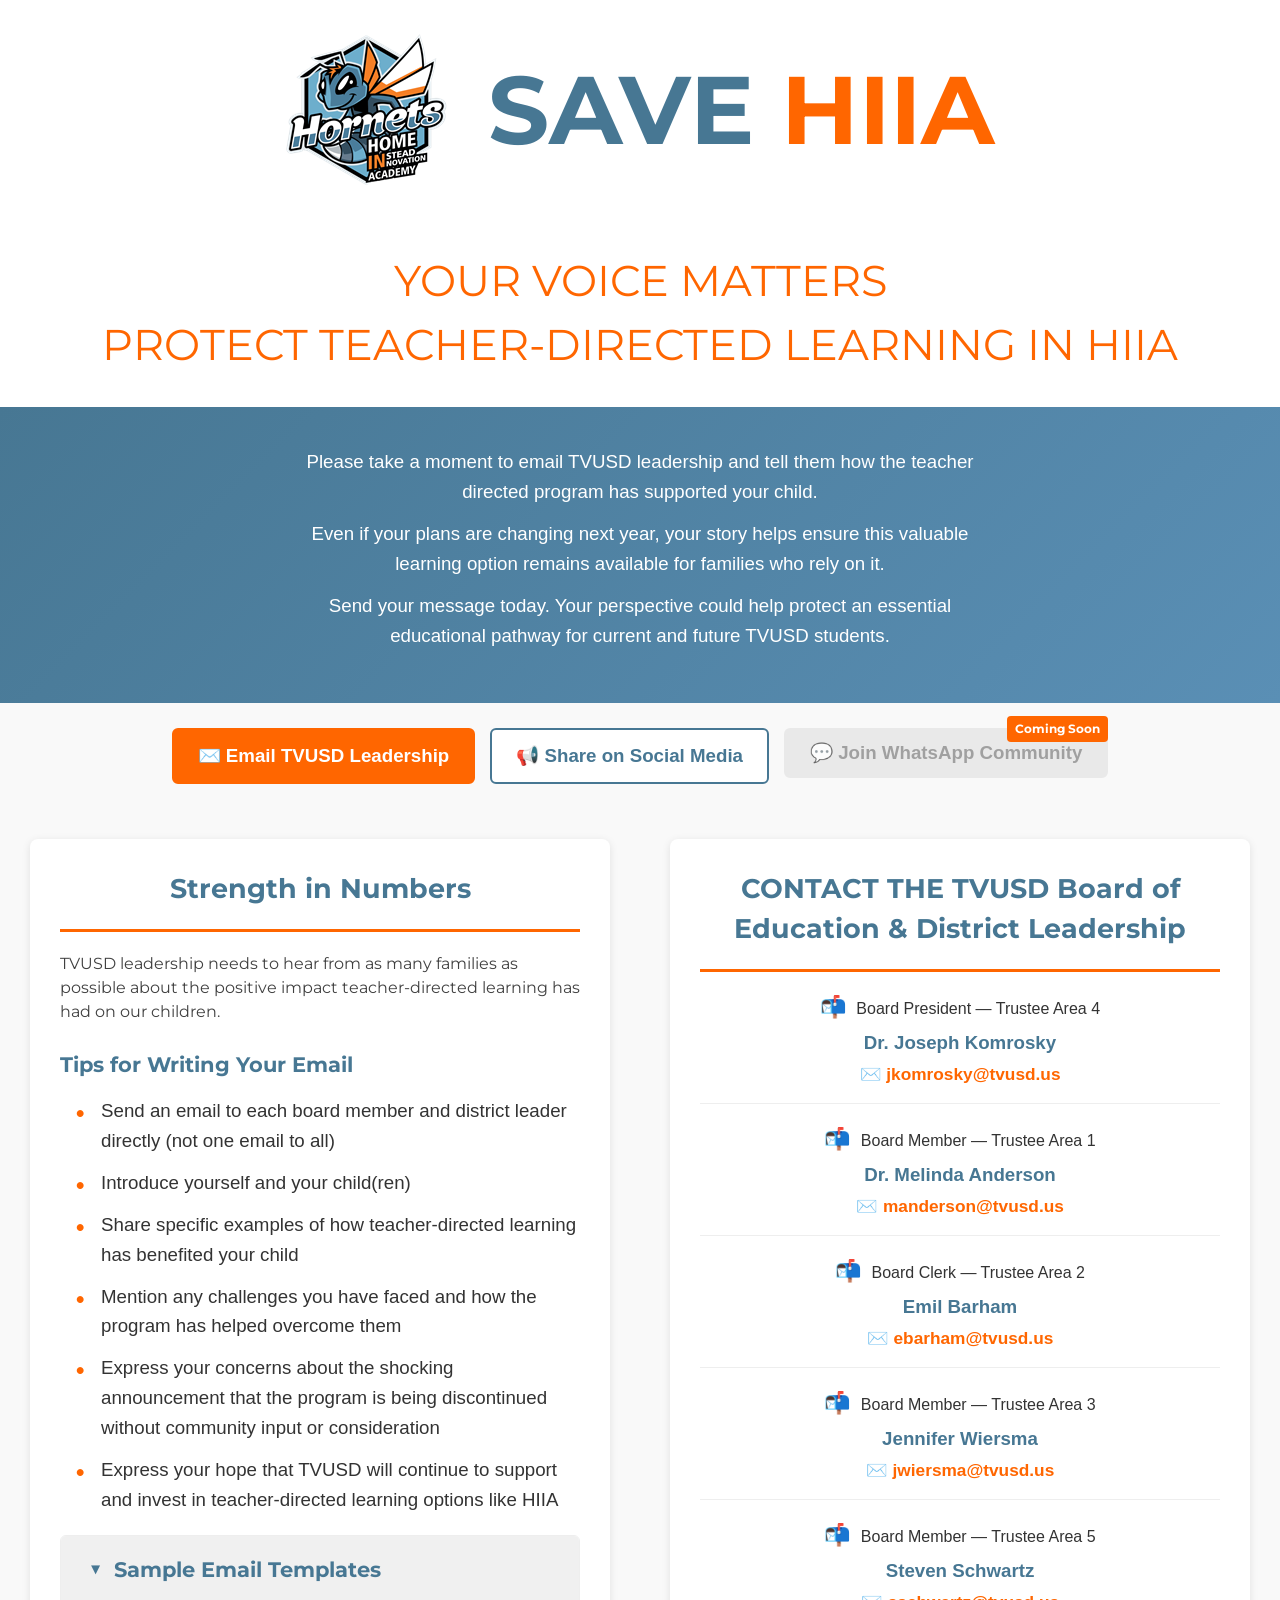
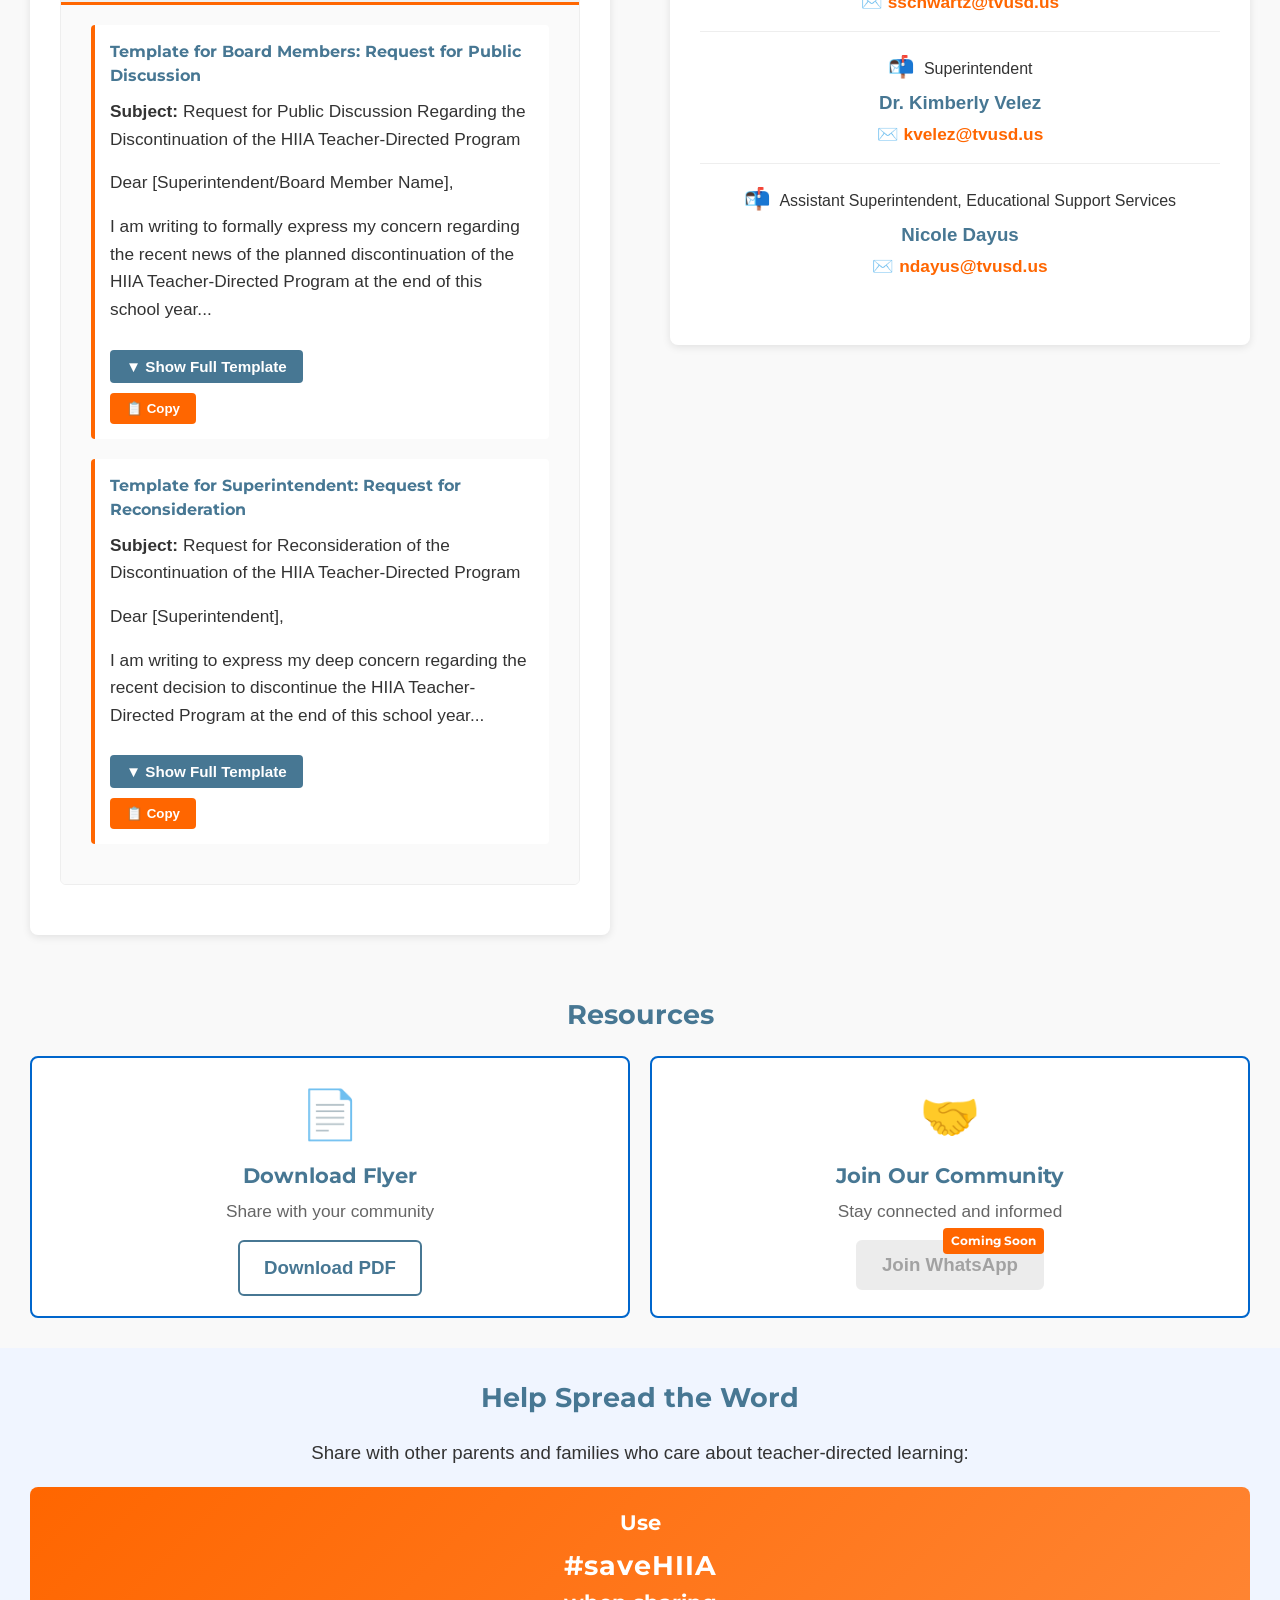
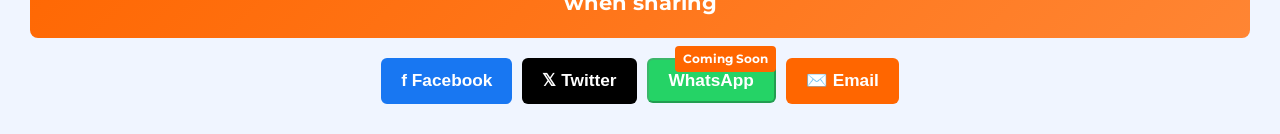
==== commit b0ea017d: "Added actual email templates and marked whatsapp as coming soon" ====
--- a/index.html
+++ b/index.html
@@ -65,7 +65,10 @@
             <div class="action-buttons">
                 <a href="#contact" class="btn btn-primary">✉️ Email TVUSD Leadership</a>
                 <a href="#" class="btn btn-secondary" onclick="openShareMenu(event)">📢 Share on Social Media</a>
-                <a href="#" class="btn btn-secondary" onclick="openWhatsApp(event)">💬 Join WhatsApp Community</a>
+                <div class="btn-with-tag">
+                    <button class="btn btn-secondary" disabled>💬 Join WhatsApp Community</button>
+                    <span class="coming-soon-tag">Coming Soon</span>
+                </div>
             </div>
 
             <!-- Main Content Section -->
@@ -106,25 +109,54 @@
                                 </button>
                                 <div class="collapsible-content">
                                     <div class="template">
-                                        <h4>Template 1: Personal Story</h4>
-                                        <div class="template-text">
-                                            <p>Dear [Name],</p>
-                                            <p>My name is [Your Name] and I am writing to urge you to reconsider the
-                                                elimination of the teacher-directed program in HIIA. My child has
-                                                thrived in this program because...</p>
-                                            <p><button class="copy-btn" onclick="copyTemplate(this)">📋 Copy</button>
-                                            </p>
-                                        </div>
+                                        <h4>Template for Board Members: Request for Public Discussion</h4>
+                                        <div class="template-preview">
+                                            <p><strong>Subject:</strong> Request for Public Discussion Regarding the Discontinuation of the HIIA Teacher-Directed Program</p>
+                                            <p>Dear [Superintendent/Board Member Name],</p>
+                                            <p>I am writing to formally express my concern regarding the recent news of the planned discontinuation of the HIIA Teacher-Directed Program at the end of this school year...</p>
+                                            <button class="expand-btn" onclick="toggleTemplate(this)">▼ Show Full Template</button>
+                                        </div>
+                                        <div class="template-text template-full" style="display: none;">
+                                            <p><strong>Subject:</strong> Request for Public Discussion Regarding the Discontinuation of the HIIA Teacher-Directed Program</p>
+                                            <p>Dear [Superintendent/Board Member Name],</p>
+                                            <p>I am writing to formally express my concern regarding the recent news of the planned discontinuation of the HIIA Teacher-Directed Program at the end of this school year. I respectfully request that this decision be brought forward as an agenda item for public discussion and review.</p>
+                                            <p>My child has been part of this program since [grade/year], and during this time I have seen them grow academically, socially, and emotionally in an environment specifically designed to meet their learning needs. My child has [IEP/504/learning needs/medical needs—optional], and the educators in this program have consistently provided the support and structure necessary for them to succeed. While they are capable of learning in a traditional classroom, they benefit greatly from the reduced distractions, teacher-led structure, and focused learning environment this program provides. Because of this setting, my child has been able to thrive in ways that may not have been possible elsewhere.</p>
+                                            <p>Our family's positive experience with this program extends beyond academics. The individualized attention, encouragement, and supportive environment have helped my child build confidence, develop social skills, and form meaningful connections with peers. These outcomes are not accidental; they are the direct result of a learning model that works for students who may not thrive in a traditional classroom due to learning differences, medical needs, or social challenges.</p>
+                                            <p>I am also concerned about the process by which this decision appears to have been made. To my knowledge, teachers, parents, and students affected by this decision were not informed until very recently, raising questions about transparency and stakeholder engagement. Decisions of this magnitude deserve open communication, community input, and thoughtful review.</p>
+                                            <p>This decision impacts approximately 255–300 students, as well as families whose children learn best in this environment. I respectfully ask that you review the relevant data, consider the educational and equity implications, and allow for public discussion by placing this matter on a future board agenda. I urge you to be a voice for the students and families whose needs may not align with a one-size-fits-all educational model.</p>
+                                            <p>Thank you for your time, your service, and your consideration of this request. I appreciate your willingness to listen and to lead with transparency and care.</p>
+                                            <p>Sincerely,<br>
+                                            [Your Name]<br>
+                                            [Your Contact Information – optional]<br>
+                                            [Your Student's Name – optional]</p>
+                                            <button class="expand-btn" onclick="toggleTemplate(this)">▲ Show Less</button>
+                                        </div>
+                                        <p><button class="copy-btn" onclick="copyTemplate(this)">📋 Copy</button></p>
                                     </div>
                                     <div class="template">
-                                        <h4>Template 2: Future Families</h4>
-                                        <div class="template-text">
-                                            <p>Dear [Name],</p>
-                                            <p>As a future HIIA family, I am deeply concerned about the announcement
-                                                that the teacher-directed program will be discontinued...</p>
-                                            <p><button class="copy-btn" onclick="copyTemplate(this)">📋 Copy</button>
-                                            </p>
-                                        </div>
+                                        <h4>Template for Superintendent: Request for Reconsideration</h4>
+                                        <div class="template-preview">
+                                            <p><strong>Subject:</strong> Request for Reconsideration of the Discontinuation of the HIIA Teacher-Directed Program</p>
+                                            <p>Dear [Superintendent],</p>
+                                            <p>I am writing to express my deep concern regarding the recent decision to discontinue the HIIA Teacher-Directed Program at the end of this school year...</p>
+                                            <button class="expand-btn" onclick="toggleTemplate(this)">▼ Show Full Template</button>
+                                        </div>
+                                        <div class="template-text template-full" style="display: none;">
+                                            <p><strong>Subject:</strong> Request for Reconsideration of the Discontinuation of the HIIA Teacher-Directed Program</p>
+                                            <p>Dear [Superintendent],</p>
+                                            <p>I am writing to express my deep concern regarding the recent decision to discontinue the HIIA Teacher-Directed Program at the end of this school year. I respectfully urge you to reconsider this decision and to actively seek input from the families, students, and educators who will be directly affected.</p>
+                                            <p>We are deeply disappointed by the decision to discontinue the teacher‑directed program at Home Instead Innovation Academy. Over the years, our child [Name] has thrived academically and socially thanks to the dedicated staff and the structured environment this program provides.</p>
+                                            <p>The daily engagement with teachers and peers has been instrumental in our child's development. We believe the independent study model cannot offer the same consistency, accountability, or sense of community as the teacher‑directed approach. The environment provided by this program has allowed our child to grow academically, socially, and emotionally in ways that may not have been possible in a traditional classroom setting.</p>
+                                            <p>This program is important to us for more than just our own family. One of the few positive outcomes from the COVID era has been the emergence of programs like this, which offer essential choices for students who may face challenges such as social anxiety, health concerns, or other circumstances that make regular classroom attendance difficult. These alternatives allow families to access high‑quality education without compromise. The discontinuation of this program feels like a significant step backward after meaningful progress.</p>                                            
+                                            <p>This decision impacts approximately 255–300 students, as well as families whose children learn best in this environment. I respectfully ask that you pause and reconsider this decision, review the relevant data, and engage directly with the families and educators who rely on this program. Their experiences and perspectives are essential to making an informed, equitable, and student‑centered determination.</p>
+                                            <p>Thank you both for your time, your leadership, and your willingness to listen to the community you serve. I appreciate your consideration and your commitment to supporting all students and families.</p>
+                                            <p>Sincerely,<br>
+                                            [Your Name]<br>
+                                            [Your Contact Information – optional]<br>
+                                            [Your Student's Name(s) – optional]</p>
+                                            <button class="expand-btn" onclick="toggleTemplate(this)">▲ Show Less</button>
+                                        </div>
+                                        <p><button class="copy-btn" onclick="copyTemplate(this)">📋 Copy</button></p>
                                     </div>
                                 </div>
                             </div>
@@ -205,7 +237,10 @@
                             <div class="resource-icon">🤝</div>
                             <h3>Join Our Community</h3>
                             <p>Stay connected and informed</p>
-                            <a href="#" class="btn btn-secondary" onclick="openWhatsApp(event)">Join WhatsApp</a>
+                            <div class="btn-with-tag">
+                                <button class="btn btn-secondary" disabled>Join WhatsApp</button>
+                                <span class="coming-soon-tag">Coming Soon</span>
+                            </div>
                         </div>
                     </div>
                 </div>
@@ -224,8 +259,10 @@
                             target="_blank" rel="noopener noreferrer" class="social-btn facebook">f Facebook</a>
                         <a href="https://twitter.com/intent/tweet?url=https://savehiia.com&text=Save%20HIIA!%20Protect%20teacher-directed%20learning.%20%23saveHIIA"
                             target="_blank" rel="noopener noreferrer" class="social-btn twitter">𝕏 Twitter</a>
-                        <a href="https://api.whatsapp.com/send?text=Save%20HIIA!%20Protect%20teacher-directed%20learning%20in%20Temecula.%20%23saveHIIA%20https://savehiia.com"
-                            target="_blank" rel="noopener noreferrer" class="social-btn whatsapp">WhatsApp</a>
+                        <div class="social-btn-wrapper">
+                            <button class="social-btn whatsapp" disabled>WhatsApp</button>
+                            <span class="coming-soon-tag-social">Coming Soon</span>
+                        </div>
                         <a href="mailto:?subject=Save%20HIIA&body=Please%20help%20protect%20teacher-directed%20learning%20in%20HIIA.%20%23saveHIIA%20https://savehiia.com"
                             class="social-btn email">✉️ Email</a>
                     </div>
--- a/assets/css/style.css
+++ b/assets/css/style.css
@@ -157,6 +157,55 @@
     box-shadow: 0 4px 8px rgba(0, 0, 0, 0.2);
 }
 
+.btn:disabled {
+    opacity: 0.6;
+    cursor: not-allowed;
+    background-color: #e0e0e0;
+    color: #666;
+    border-color: #e0e0e0;
+}
+
+.btn:disabled:hover {
+    transform: none;
+    box-shadow: none;
+}
+
+.btn-with-tag {
+    position: relative;
+    display: inline-block;
+}
+
+.coming-soon-tag {
+    position: absolute;
+    top: -12px;
+    right: 0;
+    background-color: #ff6600;
+    color: white;
+    font-size: 0.75rem;
+    padding: 4px 8px;
+    border-radius: 4px;
+    font-weight: bold;
+    white-space: nowrap;
+}
+
+.social-btn-wrapper {
+    position: relative;
+    display: inline-block;
+}
+
+.coming-soon-tag-social {
+    position: absolute;
+    top: -12px;
+    right: 0;
+    background-color: #ff6600;
+    color: white;
+    font-size: 0.75rem;
+    padding: 4px 8px;
+    border-radius: 4px;
+    font-weight: bold;
+    white-space: nowrap;
+}
+
 /* Content Sections */
 .content-section {
     padding: 0;
@@ -282,6 +331,41 @@
     color: #333;
 }
 
+.template-text p {
+    margin-bottom: 16px;
+}
+
+.template-preview {
+    font-family: Arial, sans-serif;
+    font-size: 1.08rem;
+    line-height: 1.6;
+    color: #333;
+}
+
+.template-preview p {
+    margin-bottom: 16px;
+}
+
+.template-full {
+    display: none;
+}
+
+.expand-btn {
+    margin-top: 10px;
+    padding: 8px 16px;
+    background-color: var(--brand-blue);
+    color: white;
+    border: none;
+    border-radius: 4px;
+    cursor: pointer;
+    font-weight: bold;
+    font-size: 0.95rem;
+}
+
+.expand-btn:hover {
+    background-color: #5a8fb5;
+}
+
 .copy-btn {
     margin-top: 10px;
     padding: 8px 16px;
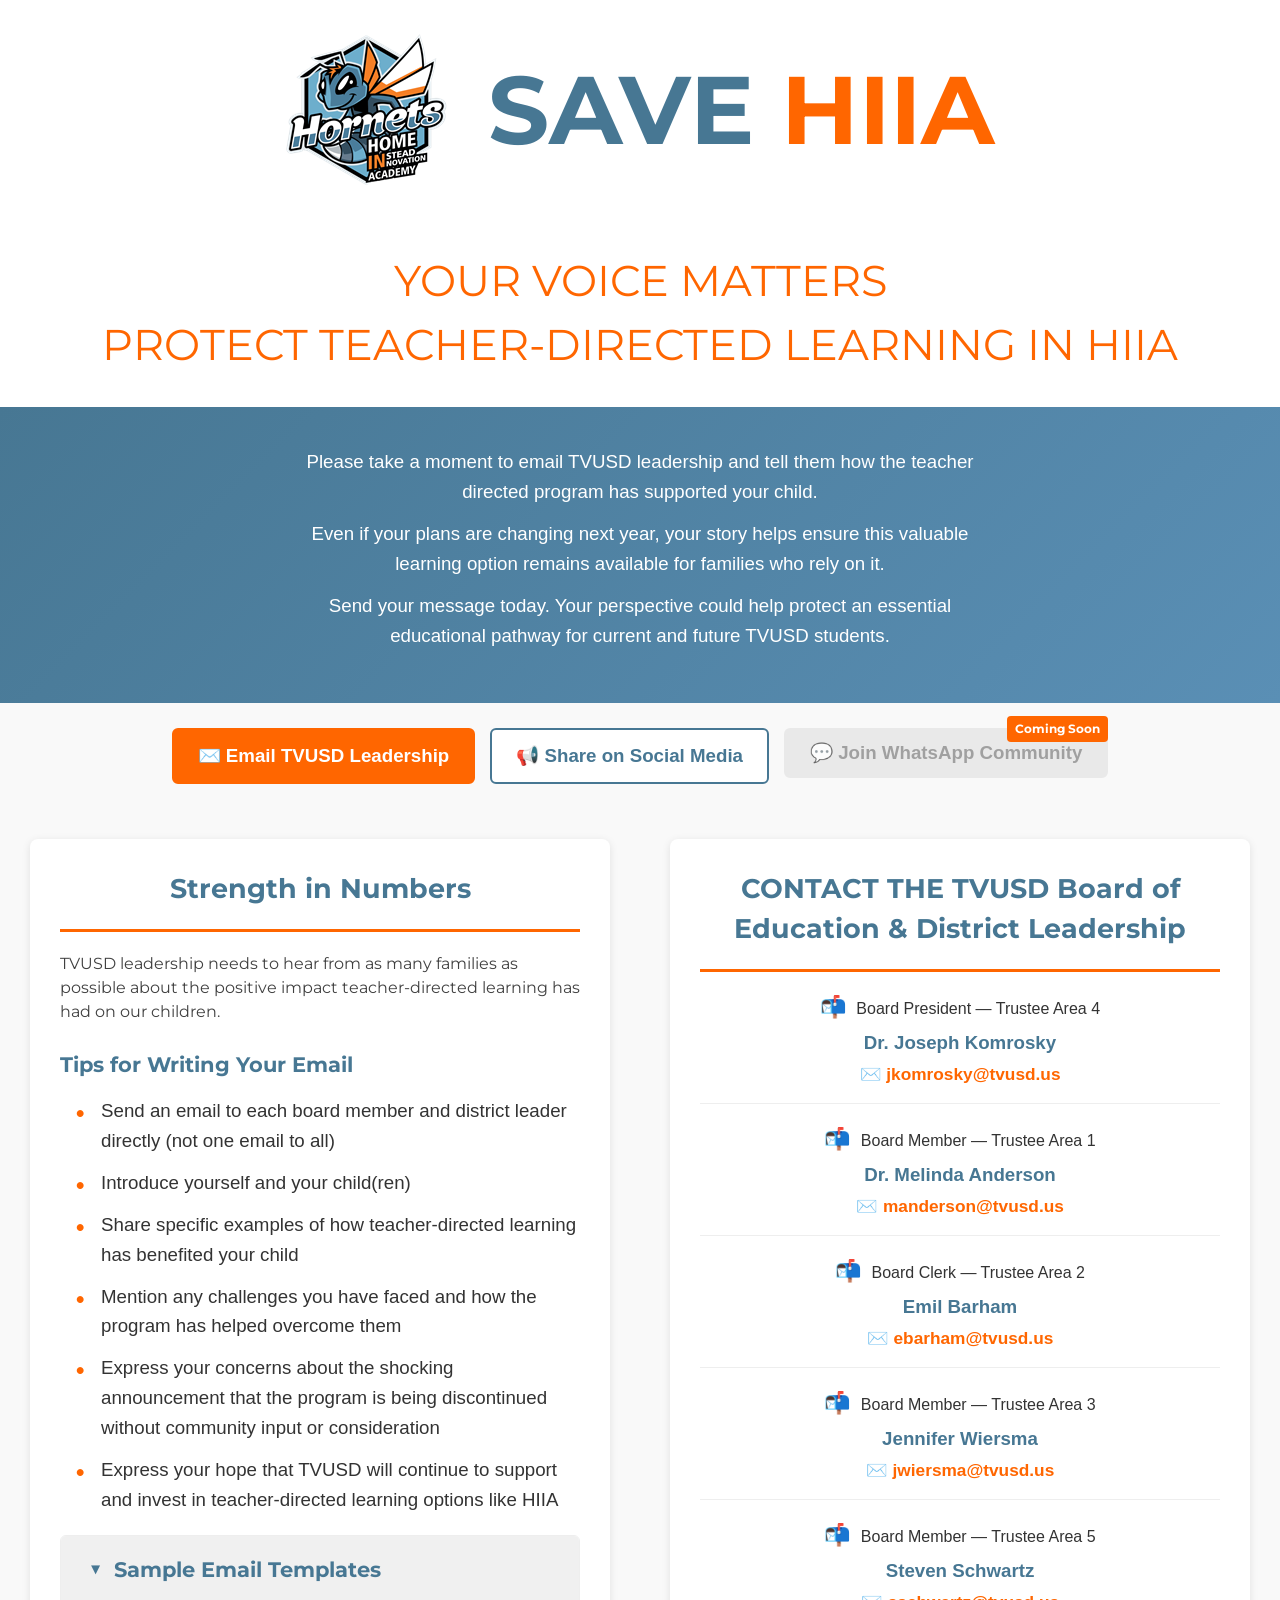
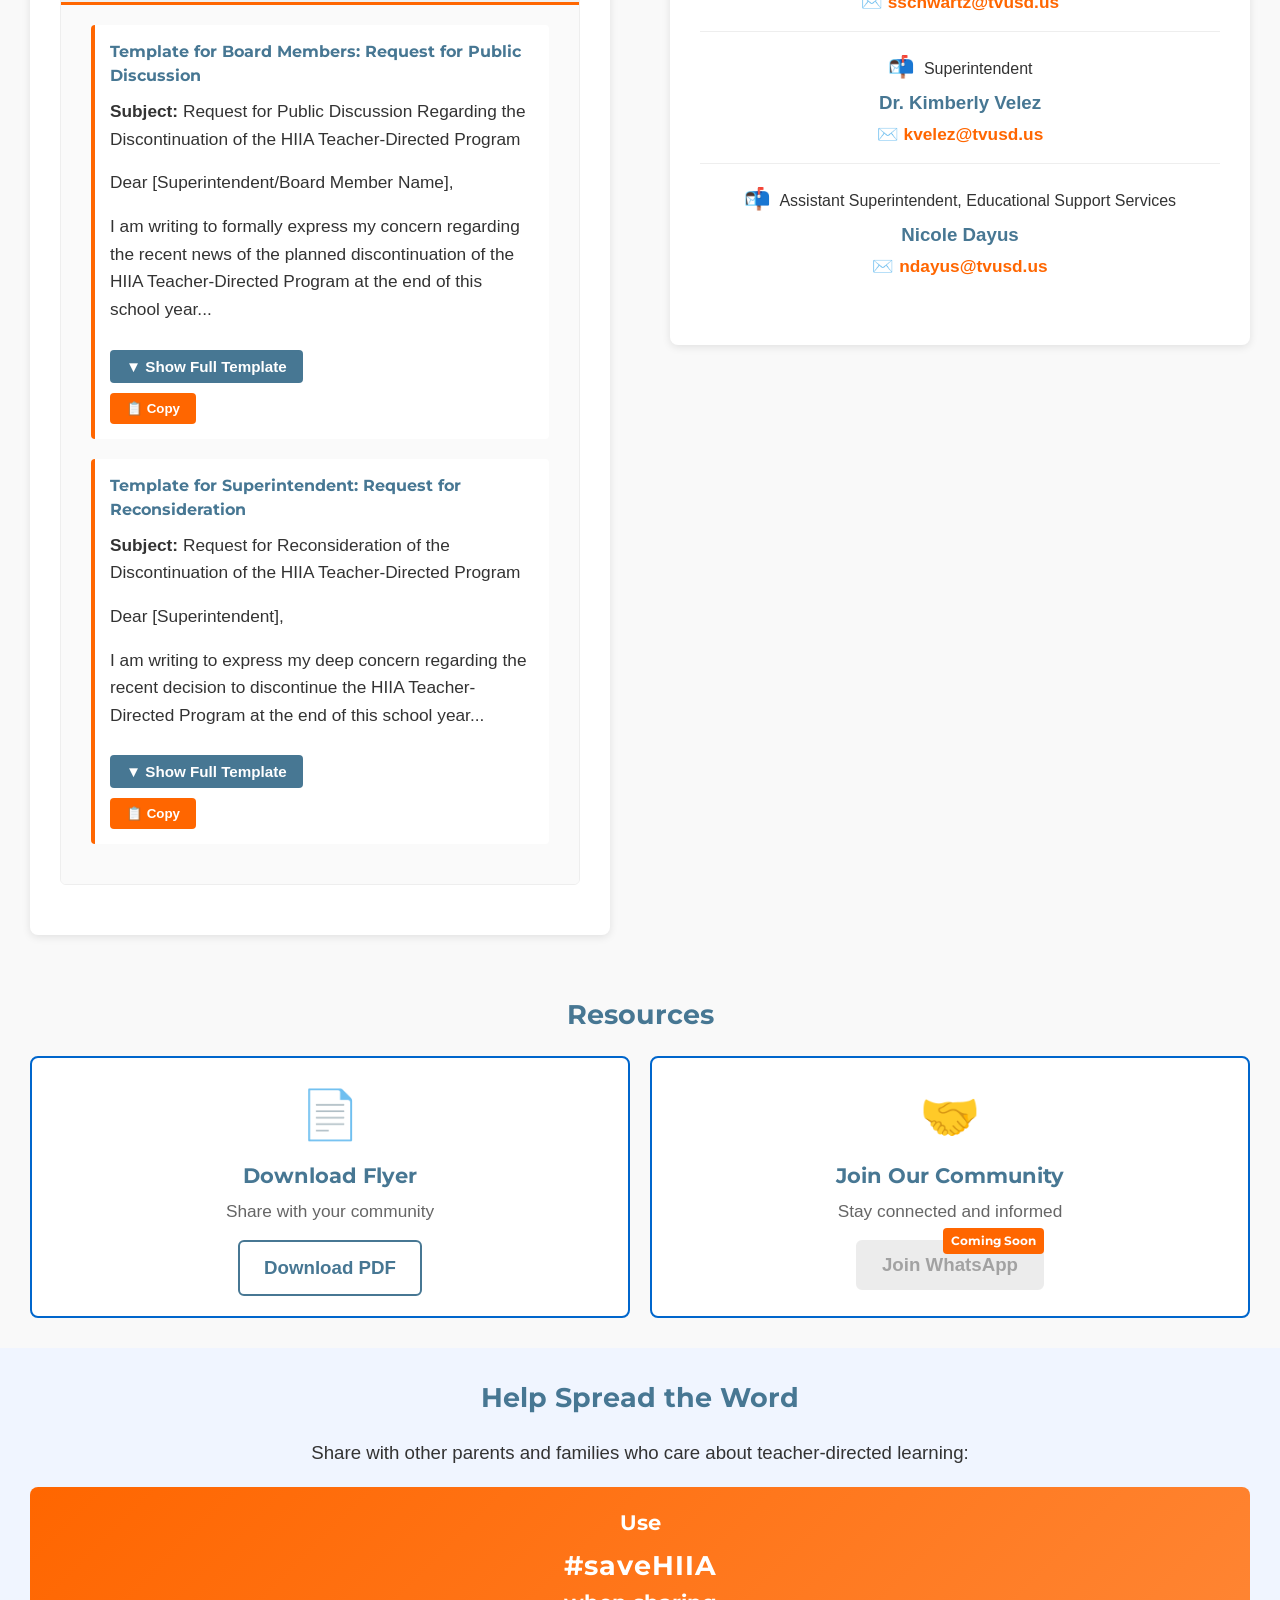
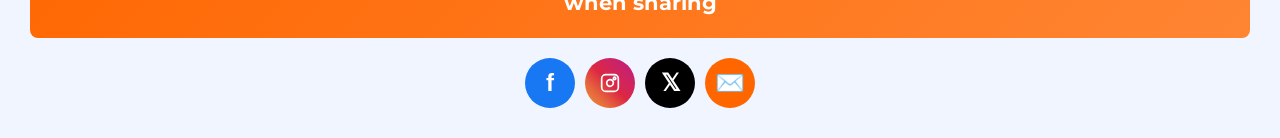
==== commit d419195b: "Updated social buttons and added png version of social card" ====
--- a/index.html
+++ b/index.html
@@ -13,14 +13,14 @@
         content="Protect teacher-directed learning in HIIA by sharing your story with TVUSD leadership.">
     <meta property="og:type" content="website">
     <meta property="og:url" content="https://savehiia.com/">
-    <meta property="og:image" content="https://savehiia.com/assets/img/social-card.svg">
+    <meta property="og:image" content="https://savehiia.com/assets/img/social-card.png">
     <meta property="og:image:alt" content="Save HIIA teacher-directed learning social card">
     <meta property="og:site_name" content="Save HIIA">
     <meta name="twitter:card" content="summary_large_image">
     <meta name="twitter:title" content="Save HIIA">
     <meta name="twitter:description"
         content="Protect teacher-directed learning in HIIA by sharing your story with TVUSD leadership.">
-    <meta name="twitter:image" content="https://savehiia.com/assets/img/social-card.svg">
+    <meta name="twitter:image" content="https://savehiia.com/assets/img/social-card.png">
     <link rel="icon" type="image/png" href="assets/img/logo.png">
     <link rel="preconnect" href="https://fonts.googleapis.com">
     <link rel="preconnect" href="https://fonts.gstatic.com" crossorigin>
@@ -256,15 +256,13 @@
 
                     <div class="social-buttons">
                         <a href="https://www.facebook.com/sharer/sharer.php?u=https://savehiia.com&quote=Save%20HIIA!%20Protect%20teacher-directed%20learning.%20%23saveHIIA"
-                            target="_blank" rel="noopener noreferrer" class="social-btn facebook">f Facebook</a>
+                            target="_blank" rel="noopener noreferrer" class="social-btn facebook" title="Share on Facebook">f</a>
+                        <a href="https://www.instagram.com/"
+                            target="_blank" rel="noopener noreferrer" class="social-btn instagram" title="Share on Instagram"><svg width="24" height="24" viewBox="0 0 24 24" fill="none" stroke="currentColor" stroke-width="2" stroke-linecap="round" stroke-linejoin="round"><rect x="2" y="2" width="20" height="20" rx="5" ry="5"></rect><path d="M16 11.37A4 4 0 1 1 12.63 8 4 4 0 0 1 16 11.37Z"></path><circle cx="17.5" cy="6.5" r="1.5"></circle></svg></a>
                         <a href="https://twitter.com/intent/tweet?url=https://savehiia.com&text=Save%20HIIA!%20Protect%20teacher-directed%20learning.%20%23saveHIIA"
-                            target="_blank" rel="noopener noreferrer" class="social-btn twitter">𝕏 Twitter</a>
-                        <div class="social-btn-wrapper">
-                            <button class="social-btn whatsapp" disabled>WhatsApp</button>
-                            <span class="coming-soon-tag-social">Coming Soon</span>
-                        </div>
+                            target="_blank" rel="noopener noreferrer" class="social-btn twitter" title="Share on X/Twitter">𝕏</a>
                         <a href="mailto:?subject=Save%20HIIA&body=Please%20help%20protect%20teacher-directed%20learning%20in%20HIIA.%20%23saveHIIA%20https://savehiia.com"
-                            class="social-btn email">✉️ Email</a>
+                            class="social-btn email" title="Share via Email">✉️</a>
                     </div>
                 </div>
             </div>
--- a/assets/css/style.css
+++ b/assets/css/style.css
@@ -556,23 +556,29 @@
 }
 
 .social-btn {
-    padding: 10px 20px;
-    border-radius: 6px;
+    padding: 15px;
+    border-radius: 50%;
     text-decoration: none;
     font-weight: bold;
-    font-size: 1.08rem;
+    font-size: 1.5rem;
     font-family: Arial, sans-serif;
     color: white;
     transition: all 0.3s ease;
     display: inline-flex;
     align-items: center;
-    gap: 5px;
+    justify-content: center;
+    width: 50px;
+    height: 50px;
 }
 
 .social-btn.facebook {
     background-color: #1877f2;
 }
 
+.social-btn.instagram {
+    background: linear-gradient(45deg, #f09433 0%,#e6683c 25%,#dc2743 50%,#cc2366 75%,#bc1888 100%);
+}
+
 .social-btn.twitter {
     background-color: #000000;
 }
@@ -586,8 +592,8 @@
 }
 
 .social-btn:hover {
-    transform: translateY(-3px);
-    box-shadow: 0 4px 12px rgba(0, 0, 0, 0.2);
+    transform: translateY(-3px) scale(1.1);
+    box-shadow: 0 4px 12px rgba(0, 0, 0, 0.3);
 }
 
 /* Hashtag Banner */
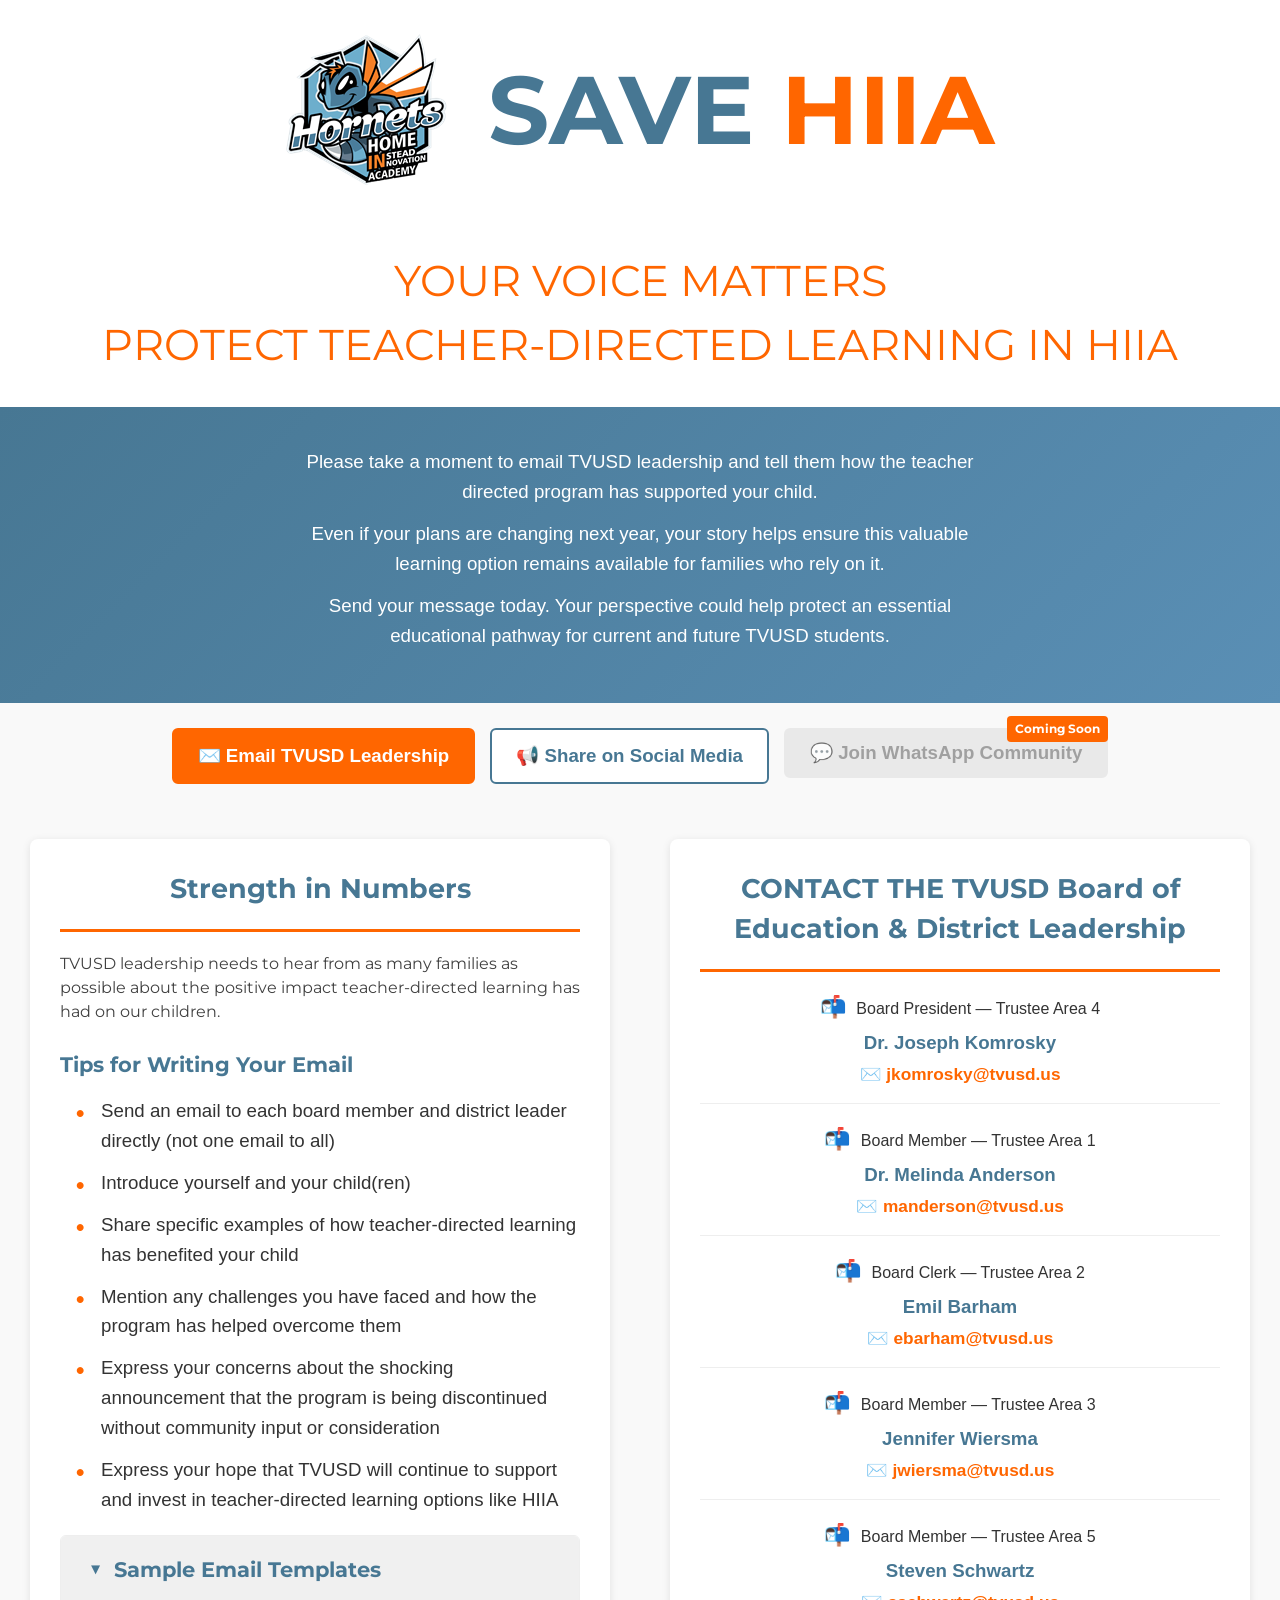
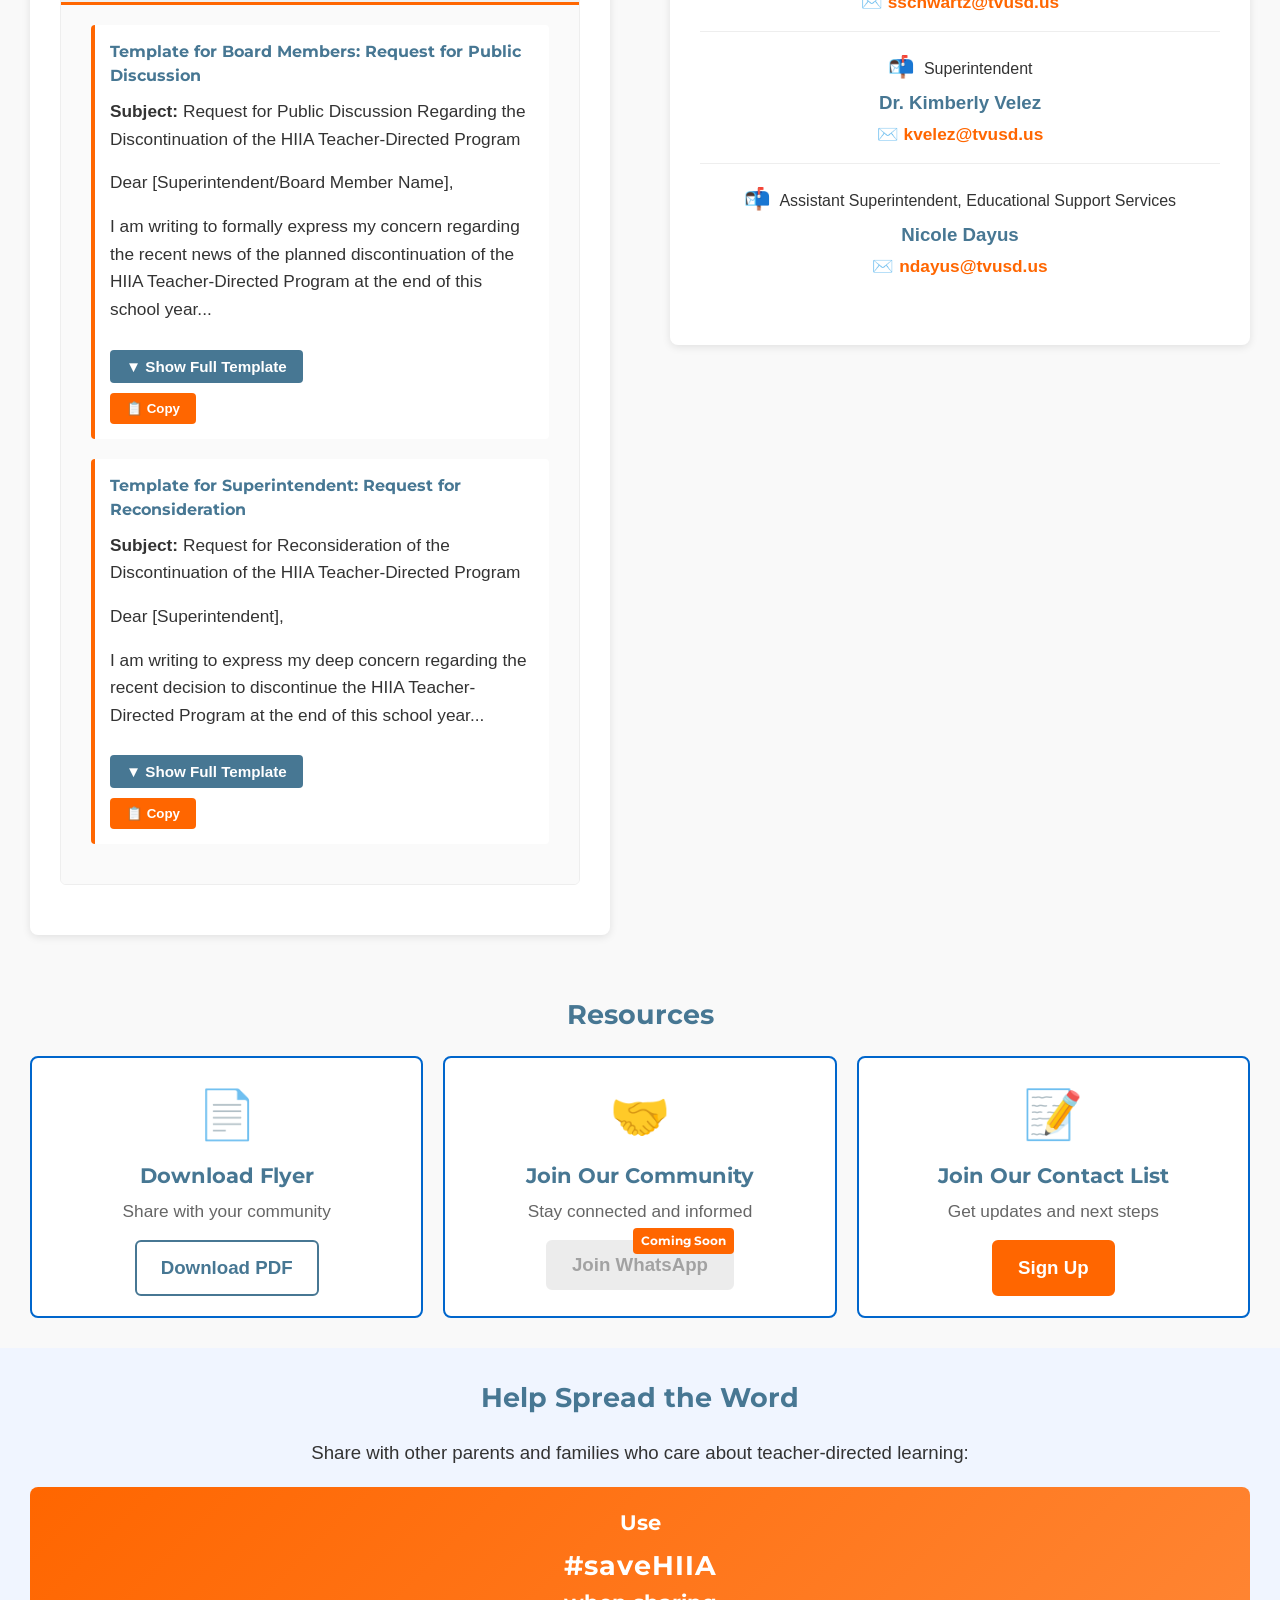
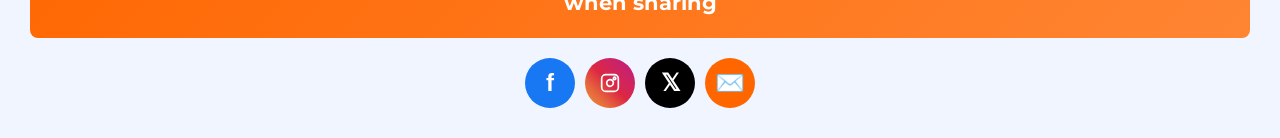
==== commit f6c92fa4: "Added "join our contact list" link to google form" ====
--- a/index.html
+++ b/index.html
@@ -242,6 +242,12 @@
                                 <span class="coming-soon-tag">Coming Soon</span>
                             </div>
                         </div>
+                        <div class="resource-item">
+                            <div class="resource-icon">📝</div>
+                            <h3>Join Our Contact List</h3>
+                            <p>Get updates and next steps</p>
+                            <a href="https://forms.gle/VrCzABJb22prmGqq8" class="btn btn-primary" target="_blank" rel="noopener noreferrer">Sign Up</a>
+                        </div>
                     </div>
                 </div>
 
--- a/assets/css/style.css
+++ b/assets/css/style.css
@@ -498,7 +498,7 @@
 
 .resources-grid {
     display: grid;
-    grid-template-columns: 1fr 1fr;
+    grid-template-columns: 1fr 1fr 1fr;
     gap: 20px;
     margin-top: 20px;
 }
